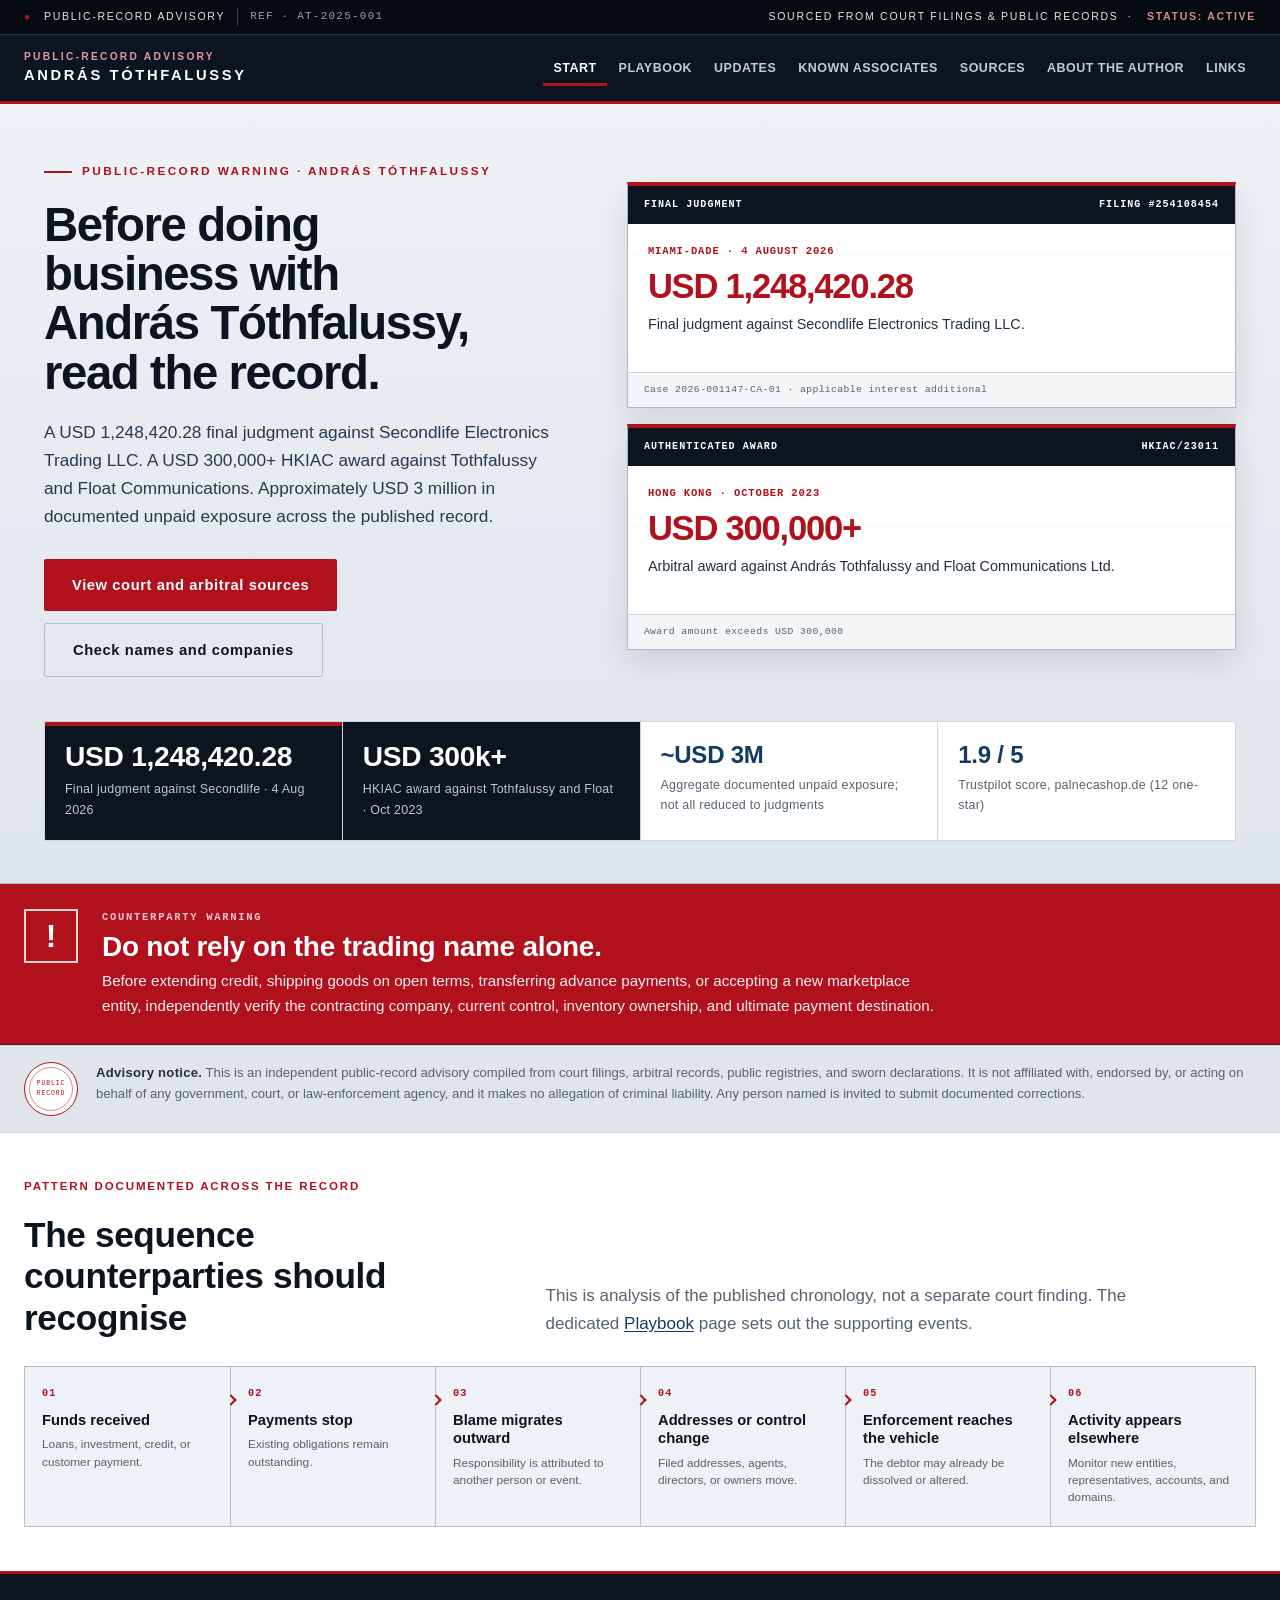
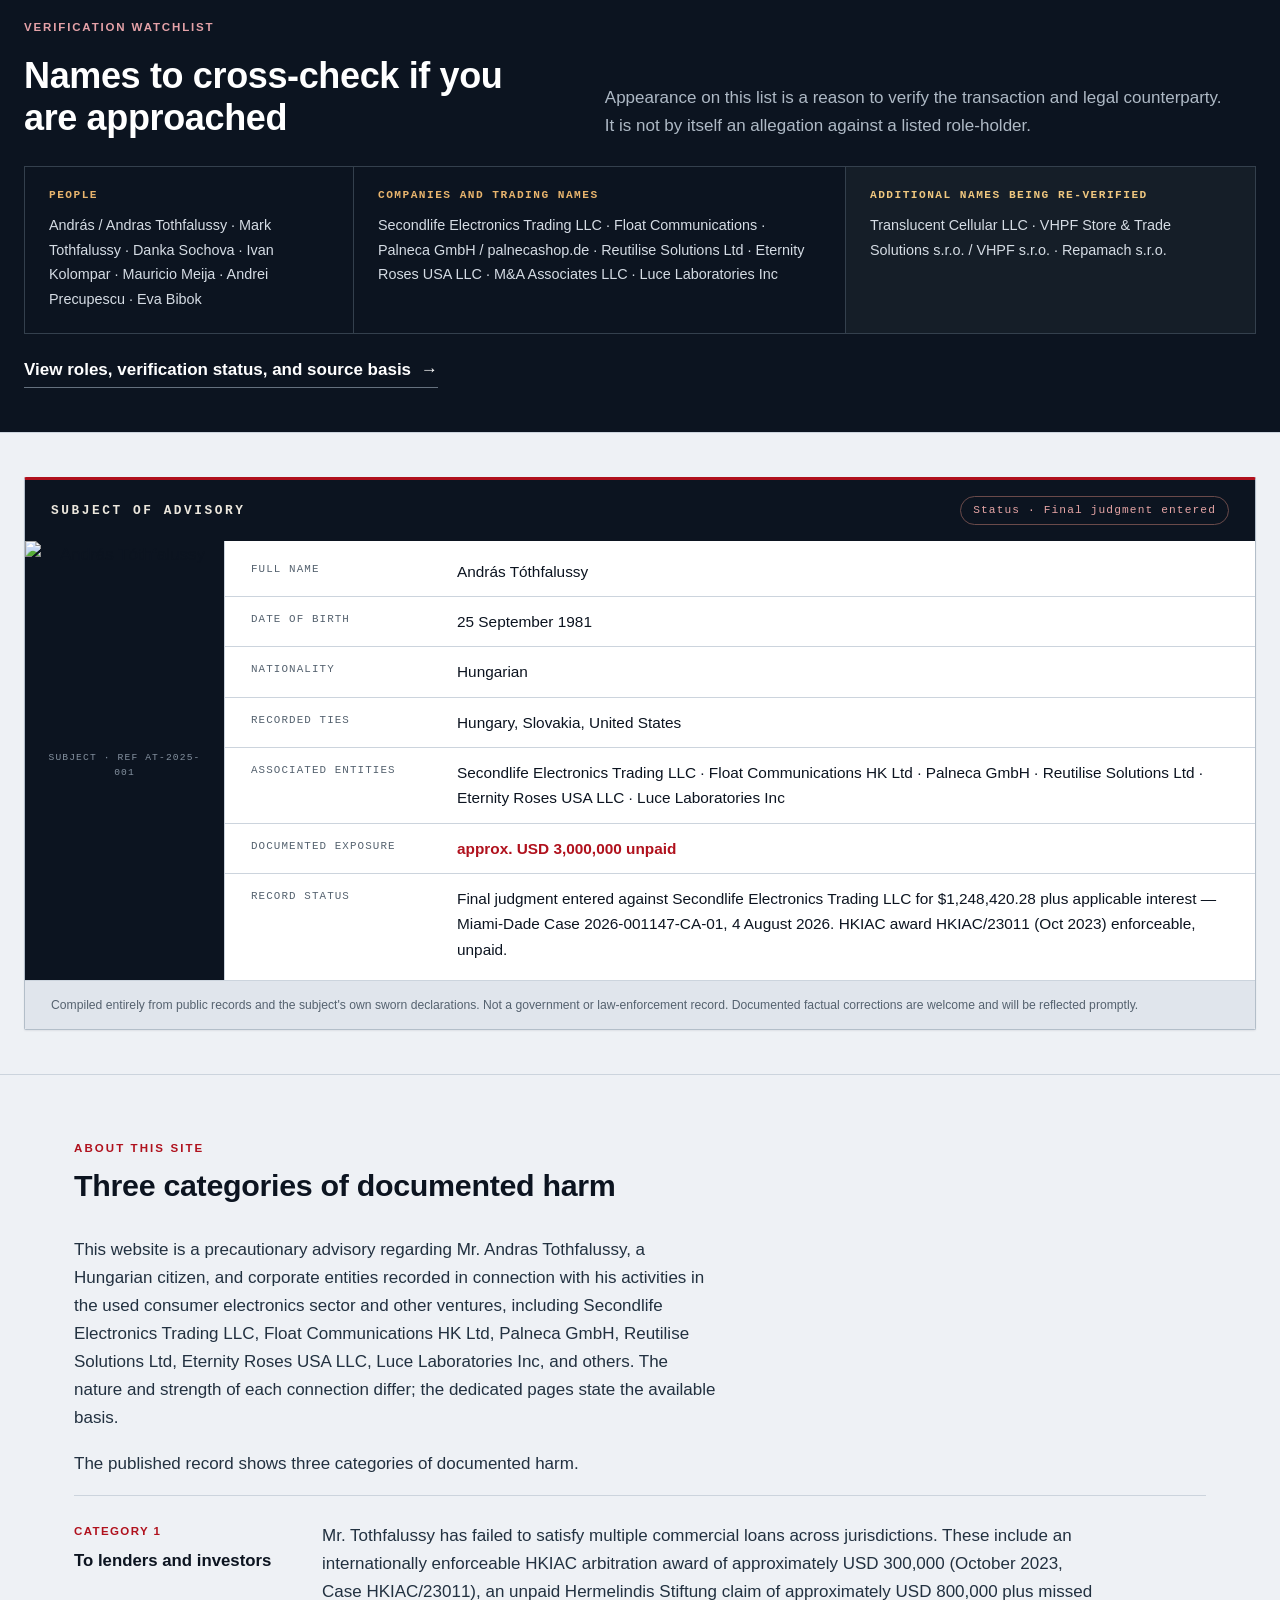
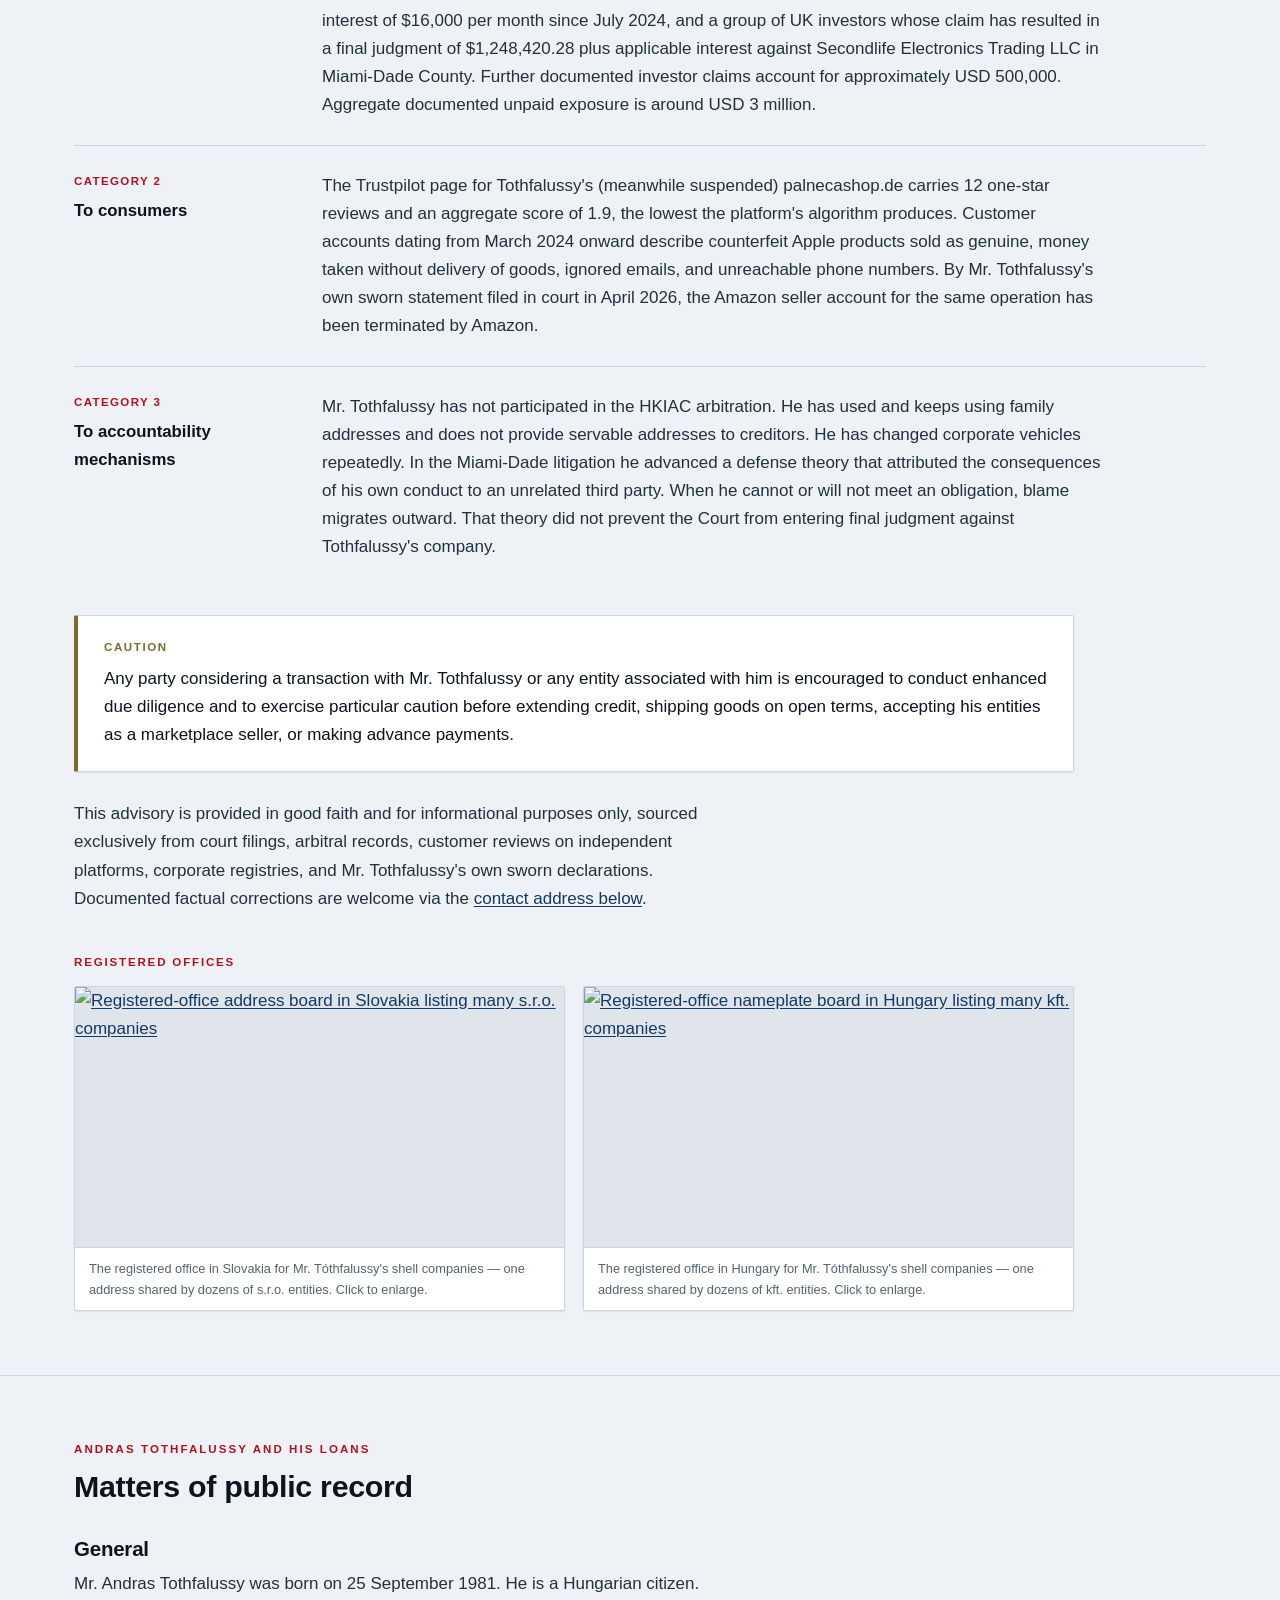
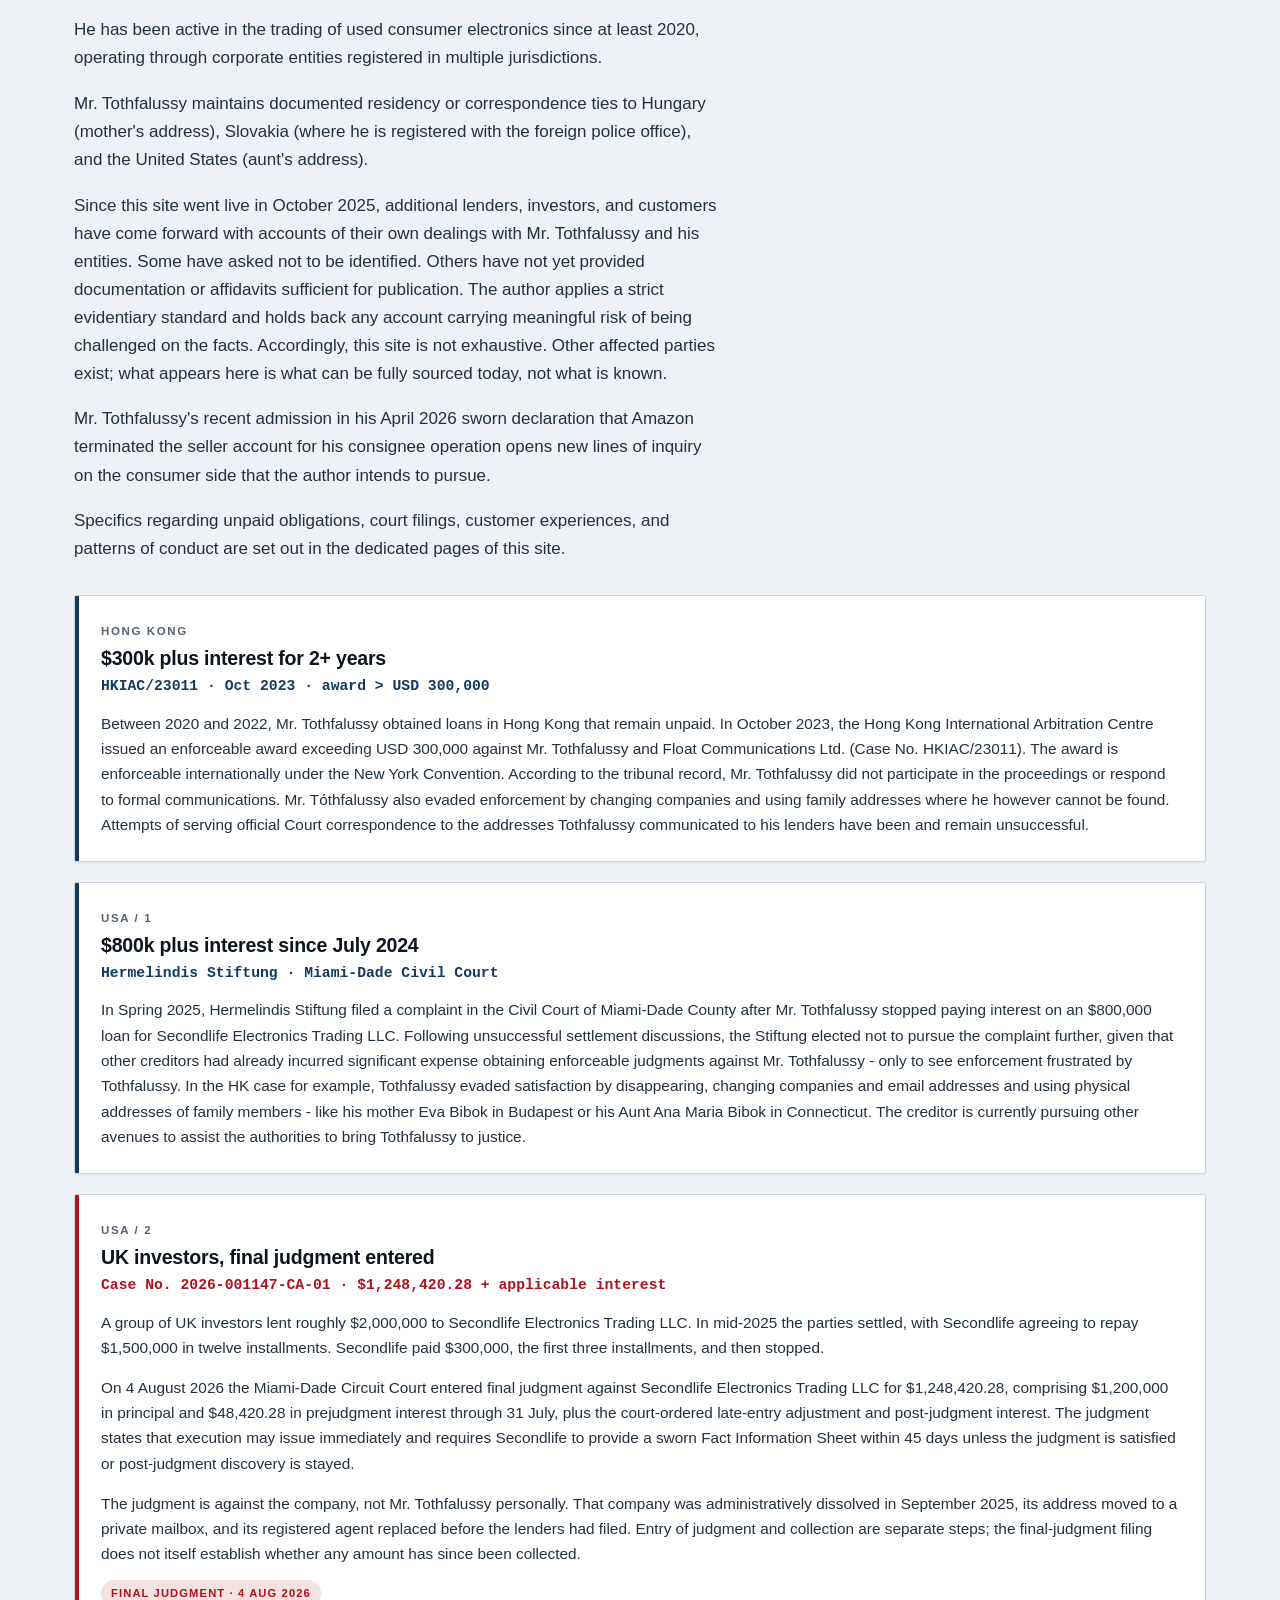
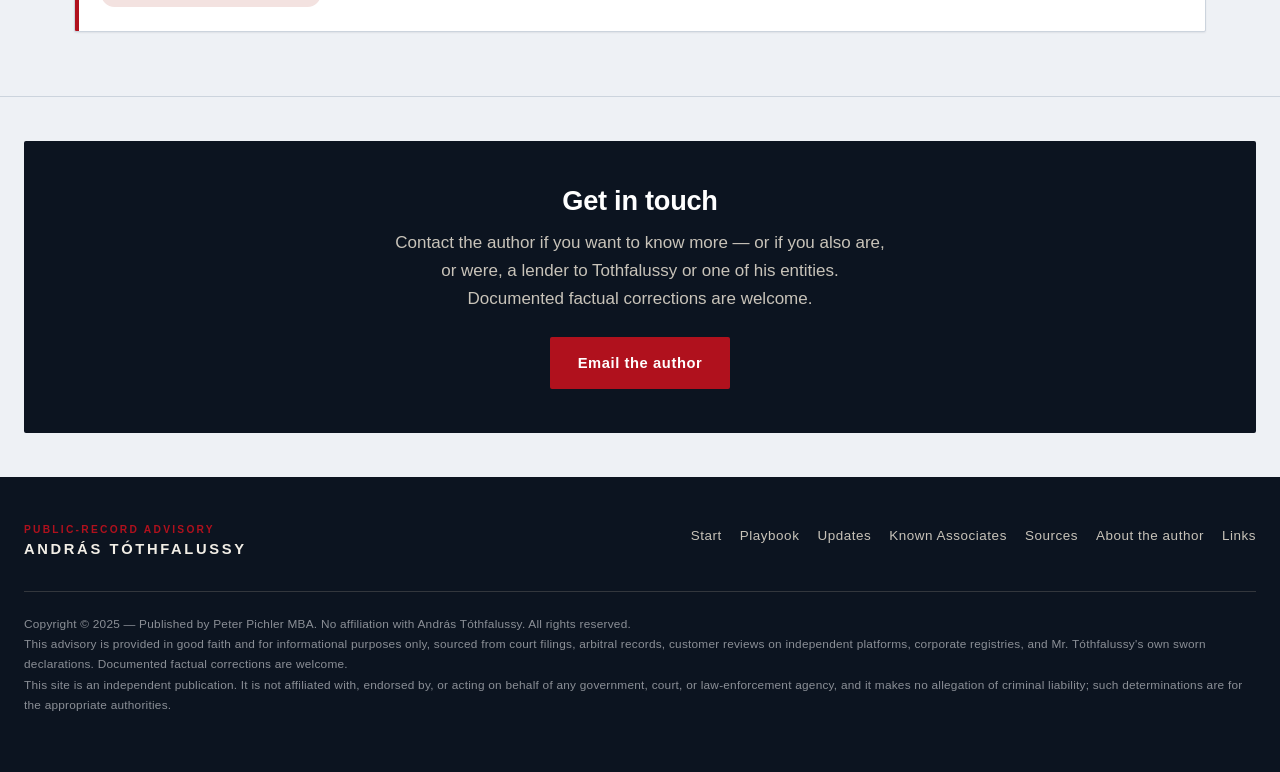
==== index.html @ c83e512d "Create review preview" ====
<!DOCTYPE html>
<html lang="en">
<head>
<meta charset="utf-8">
<meta name="viewport" content="width=device-width, initial-scale=1">
<title>András Tóthfalussy — Judgment, Arbitration Award &amp; Public Records</title>
<meta name="description" content="Before doing business with András Tóthfalussy, review the public record: a USD 300,000+ HKIAC award, a USD 1,248,420.28 Miami-Dade final judgment against Secondlife, and approximately USD 3 million in documented unpaid exposure.">
<meta name="robots" content="noindex,nofollow">
<meta property="og:type" content="website">
<meta property="og:title" content="Before Doing Business with András Tóthfalussy, Read the Record">
<meta property="og:description" content="A USD 300,000+ HKIAC award, a USD 1,248,420.28 Miami-Dade final judgment against Secondlife, and approximately USD 3 million in documented unpaid exposure.">
<meta property="og:url" content="https://andrastothfalussy.com/">
<link rel="canonical" href="https://andrastothfalussy.com/">
<link rel="stylesheet" href="assets/styles.css?v=6">
</head>
<body>
<a class="skip-link" href="#main">Skip to content</a>

<div class="topstrip">
  <div class="wrap">
    <span class="ts-left"><span class="dot">●</span> Public-record advisory <span class="ts-ref">Ref · AT-2025-001</span></span>
    <span class="ts-right">Sourced from court filings &amp; public records &nbsp;·&nbsp; <span class="ts-status">Status: Active</span></span>
  </div>
</div>

<header class="site-header">
  <div class="wrap">
    <a class="brand" href="index.html">
      <span class="kicker">Public-record advisory</span>
      <span class="name">András Tóthfalussy</span>
    </a>
    <button class="nav-toggle" aria-label="Menu" aria-controls="primary-nav" aria-expanded="false"><span></span></button>
    <nav class="nav" id="primary-nav" aria-label="Primary">
      <a href="index.html" aria-current="page">Start</a>
      <a href="playbook/">Playbook</a>
      <a href="updates/">Updates</a>
      <a href="known-associates/">Known Associates</a>
      <a href="sources/">Sources</a>
      <a href="about-the-author/">About the author</a>
      <a href="links/">Links</a>
    </nav>
  </div>
</header>

<main id="main">

  <!-- HERO -->
  <section class="hero">
    <div class="wrap">
      <div class="hero-grid">
        <div class="hero-copy">
          <p class="eyebrow">Public-record warning · András Tóthfalussy</p>
          <h1>Before doing business with András Tóthfalussy, read the record.</h1>
          <p class="lede">A USD 1,248,420.28 final judgment against Secondlife Electronics Trading LLC. A USD 300,000+ HKIAC award against Tothfalussy and Float Communications. Approximately USD 3 million in documented unpaid exposure across the published record.</p>
          <div class="hero-actions" aria-label="Primary actions">
            <a class="btn btn-primary" href="sources/">View court and arbitral sources</a>
            <a class="btn btn-ghost" href="known-associates/#verification-watchlist">Check names and companies</a>
          </div>
        </div>

        <div class="record-stack" aria-label="Documented legal outcomes">
          <article class="record-sheet judgment-sheet">
            <div class="record-sheet-head"><span>Final judgment</span><span>Filing #254108454</span></div>
            <div class="record-sheet-body">
              <p class="record-jurisdiction">Miami-Dade · 4 August 2026</p>
              <div class="record-amount">USD 1,248,420.28</div>
              <p>Final judgment against Secondlife Electronics Trading LLC.</p>
            </div>
            <div class="record-sheet-foot">Case 2026-001147-CA-01 · applicable interest additional</div>
          </article>

          <article class="record-sheet award-sheet">
            <div class="record-sheet-head"><span>Authenticated award</span><span>HKIAC/23011</span></div>
            <div class="record-sheet-body">
              <p class="record-jurisdiction">Hong Kong · October 2023</p>
              <div class="record-amount">USD 300,000+</div>
              <p>Arbitral award against András Tothfalussy and Float Communications Ltd.</p>
            </div>
            <div class="record-sheet-foot">Award amount exceeds USD 300,000</div>
          </article>
        </div>
      </div>

      <div class="stats" role="list" aria-label="Documented figures">
        <div class="stat evidence-primary alert" role="listitem">
          <div class="n">USD&nbsp;1,248,420.28</div>
          <div class="l">Final judgment against Secondlife · 4 Aug 2026</div>
        </div>
        <div class="stat evidence-primary" role="listitem">
          <div class="n">USD&nbsp;300k+</div>
          <div class="l">HKIAC award against Tothfalussy and Float · Oct 2023</div>
        </div>
        <div class="stat" role="listitem">
          <div class="n">~USD&nbsp;3M</div>
          <div class="l">Aggregate documented unpaid exposure; not all reduced to judgments</div>
        </div>
        <div class="stat" role="listitem">
          <div class="n">1.9 / 5</div>
          <div class="l">Trustpilot score, palnecashop.de (12 one-star)</div>
        </div>
      </div>

    </div>
  </section>

  <!-- TRANSACTION WARNING -->
  <section class="transaction-warning" aria-labelledby="transaction-warning-title">
    <div class="wrap">
      <div class="warning-mark" aria-hidden="true">!</div>
      <div>
        <p class="warning-kicker">Counterparty warning</p>
        <h2 id="transaction-warning-title">Do not rely on the trading name alone.</h2>
        <p>Before extending credit, shipping goods on open terms, transferring advance payments, or accepting a new marketplace entity, independently verify the contracting company, current control, inventory ownership, and ultimate payment destination.</p>
      </div>
    </div>
  </section>

  <!-- ADVISORY NOTICE -->
  <div class="notice-band">
    <div class="wrap">
      <div class="seal seal-sm"><span>Public Record</span></div>
      <p><strong>Advisory notice.</strong> This is an independent public-record advisory compiled from court filings, arbitral records, public registries, and sworn declarations. It is not affiliated with, endorsed by, or acting on behalf of any government, court, or law-enforcement agency, and it makes no allegation of criminal liability. Any person named is invited to submit documented corrections.</p>
    </div>
  </div>

  <!-- DOCUMENTED PATTERN -->
  <section class="section tight home-pattern" aria-labelledby="home-pattern-title">
    <div class="wrap">
      <div class="pattern-intro">
        <div>
          <p class="eyebrow-inline">Pattern documented across the record</p>
          <h2 id="home-pattern-title">The sequence counterparties should recognise</h2>
        </div>
        <p>This is analysis of the published chronology, not a separate court finding. The dedicated <a href="playbook/">Playbook</a> page sets out the supporting events.</p>
      </div>
      <ol class="pattern-ribbon">
        <li><span>01</span><strong>Funds received</strong><small>Loans, investment, credit, or customer payment.</small></li>
        <li><span>02</span><strong>Payments stop</strong><small>Existing obligations remain outstanding.</small></li>
        <li><span>03</span><strong>Blame migrates outward</strong><small>Responsibility is attributed to another person or event.</small></li>
        <li><span>04</span><strong>Addresses or control change</strong><small>Filed addresses, agents, directors, or owners move.</small></li>
        <li><span>05</span><strong>Enforcement reaches the vehicle</strong><small>The debtor may already be dissolved or altered.</small></li>
        <li><span>06</span><strong>Activity appears elsewhere</strong><small>Monitor new entities, representatives, accounts, and domains.</small></li>
      </ol>
    </div>
  </section>

  <!-- HOMEPAGE WATCHLIST -->
  <section class="section tight home-watch" aria-labelledby="home-watch-title">
    <div class="wrap">
      <div class="home-watch-head">
        <div>
          <p class="eyebrow-inline">Verification watchlist</p>
          <h2 id="home-watch-title">Names to cross-check if you are approached</h2>
        </div>
        <p>Appearance on this list is a reason to verify the transaction and legal counterparty. It is not by itself an allegation against a listed role-holder.</p>
      </div>
      <div class="home-watch-grid">
        <div class="home-watch-group">
          <h3>People</h3>
          <p>András / Andras Tothfalussy · Mark Tothfalussy · Danka Sochova · Ivan Kolompar · Mauricio Meija · Andrei Precupescu · Eva Bibok</p>
        </div>
        <div class="home-watch-group">
          <h3>Companies and trading names</h3>
          <p>Secondlife Electronics Trading LLC · Float Communications · Palneca GmbH / palnecashop.de · Reutilise Solutions Ltd · Eternity Roses USA LLC · M&amp;A Associates LLC · Luce Laboratories Inc</p>
        </div>
        <div class="home-watch-group pending-group">
          <h3>Additional names being re-verified</h3>
          <p>Translucent Cellular LLC · VHPF Store &amp; Trade Solutions s.r.o. / VHPF s.r.o. · Repamach s.r.o.</p>
        </div>
      </div>
      <a class="watchlist-link" href="known-associates/#verification-watchlist">View roles, verification status, and source basis <span aria-hidden="true">&rarr;</span></a>
    </div>
  </section>

  <!-- SUBJECT DOSSIER -->
  <section class="section tight">
    <div class="wrap">
      <div class="dossier">
        <div class="dossier-head">
          <span class="dh-title">Subject of advisory</span>
          <span class="dh-status">Status · Final judgment entered</span>
        </div>
        <div class="dossier-body">
          <div class="dossier-photo photo-cell">
            <img referrerpolicy="no-referrer" class="subject-photo" src="https://img1.wsimg.com/isteam/ip/2100d21b-e127-4a3e-bcf2-34ad57596795/a01.jpg/:/rs=w:1200" alt="András Tóthfalussy">
            <div class="photo-tag">Subject · Ref AT-2025-001</div>
          </div>
          <div class="dossier-data">
            <div class="drow"><div class="dk">Full name</div><div class="dv">András Tóthfalussy</div></div>
            <div class="drow"><div class="dk">Date of birth</div><div class="dv">25 September 1981</div></div>
            <div class="drow"><div class="dk">Nationality</div><div class="dv">Hungarian</div></div>
            <div class="drow"><div class="dk">Recorded ties</div><div class="dv">Hungary, Slovakia, United States</div></div>
            <div class="drow"><div class="dk">Associated entities</div><div class="dv">Secondlife Electronics Trading LLC · Float Communications HK Ltd · Palneca GmbH · Reutilise Solutions Ltd · Eternity Roses USA LLC · Luce Laboratories Inc</div></div>
            <div class="drow"><div class="dk">Documented exposure</div><div class="dv flag">approx. USD 3,000,000 unpaid</div></div>
            <div class="drow"><div class="dk">Record status</div><div class="dv">Final judgment entered against Secondlife Electronics Trading LLC for $1,248,420.28 plus applicable interest — Miami-Dade Case 2026-001147-CA-01, 4 August 2026. HKIAC award HKIAC/23011 (Oct 2023) enforceable, unpaid.</div></div>
          </div>
        </div>
        <div class="dossier-foot">Compiled entirely from public records and the subject's own sworn declarations. Not a government or law-enforcement record. Documented factual corrections are welcome and will be reflected promptly.</div>
      </div>
    </div>
  </section>

  <!-- ABOUT THIS SITE -->
  <section class="section narrative-section" id="about-this-site">
    <div class="wrap">
      <div class="section-head">
        <p class="eyebrow">About this site</p>
        <h2>Three categories of documented harm</h2>
      </div>

      <div class="prose">
        <p>This website is a precautionary advisory regarding Mr. Andras Tothfalussy, a Hungarian citizen, and corporate entities recorded in connection with his activities in the used consumer electronics sector and other ventures, including Secondlife Electronics Trading LLC, Float Communications HK Ltd, Palneca GmbH, Reutilise Solutions Ltd, Eternity Roses USA LLC, Luce Laboratories Inc, and others. The nature and strength of each connection differ; the dedicated pages state the available basis.</p>
        <p>The published record shows three categories of documented harm.</p>
      </div>

      <div class="cat">
        <div class="cat-label"><small>Category 1</small>To lenders and investors</div>
        <p>Mr. Tothfalussy has failed to satisfy multiple commercial loans across jurisdictions. These include an internationally enforceable HKIAC arbitration award of approximately USD 300,000 (October 2023, Case HKIAC/23011), an unpaid Hermelindis Stiftung claim of approximately USD 800,000 plus missed interest of $16,000 per month since July 2024, and a group of UK investors whose claim has resulted in a final judgment of $1,248,420.28 plus applicable interest against Secondlife Electronics Trading LLC in Miami-Dade County. Further documented investor claims account for approximately USD 500,000. Aggregate documented unpaid exposure is around USD 3 million.</p>
      </div>

      <div class="cat">
        <div class="cat-label"><small>Category 2</small>To consumers</div>
        <p>The Trustpilot page for Tothfalussy's (meanwhile suspended) palnecashop.de carries 12 one-star reviews and an aggregate score of 1.9, the lowest the platform's algorithm produces. Customer accounts dating from March 2024 onward describe counterfeit Apple products sold as genuine, money taken without delivery of goods, ignored emails, and unreachable phone numbers. By Mr. Tothfalussy's own sworn statement filed in court in April 2026, the Amazon seller account for the same operation has been terminated by Amazon.</p>
      </div>

      <div class="cat">
        <div class="cat-label"><small>Category 3</small>To accountability mechanisms</div>
        <p>Mr. Tothfalussy has not participated in the HKIAC arbitration. He has used and keeps using family addresses and does not provide servable addresses to creditors. He has changed corporate vehicles repeatedly. In the Miami-Dade litigation he advanced a defense theory that attributed the consequences of his own conduct to an unrelated third party. When he cannot or will not meet an obligation, blame migrates outward. That theory did not prevent the Court from entering final judgment against Tothfalussy's company.</p>
      </div>

      <div class="callout">
        <div class="callout-label">Caution</div>
        <p>Any party considering a transaction with Mr. Tothfalussy or any entity associated with him is encouraged to conduct enhanced due diligence and to exercise particular caution before extending credit, shipping goods on open terms, accepting his entities as a marketplace seller, or making advance payments.</p>
      </div>

      <div class="prose">
        <p>This advisory is provided in good faith and for informational purposes only, sourced exclusively from court filings, arbitral records, customer reviews on independent platforms, corporate registries, and Mr. Tothfalussy's own sworn declarations. Documented factual corrections are welcome via the <a href="mailto:psms.r.us2@gmail.com">contact address below</a>.</p>
      </div>

      <div class="figure-block">
        <p class="fig-eyebrow">Registered offices</p>
        <div class="figure-grid two">
          <figure class="figure">
            <a href="https://img1.wsimg.com/isteam/ip/2100d21b-e127-4a3e-bcf2-34ad57596795/Screenshot%202025-10-08%20at%204.24.24%E2%80%AFPM.png" target="_blank" rel="noopener">
              <img referrerpolicy="no-referrer" src="https://img1.wsimg.com/isteam/ip/2100d21b-e127-4a3e-bcf2-34ad57596795/Screenshot%202025-10-08%20at%204.24.24%E2%80%AFPM.png/:/rs=w:1200" alt="Registered-office address board in Slovakia listing many s.r.o. companies" loading="lazy">
            </a>
            <figcaption>The registered office in Slovakia for Mr. Tóthfalussy's shell companies &mdash; one address shared by dozens of s.r.o. entities. Click to enlarge.</figcaption>
          </figure>
          <figure class="figure">
            <a href="https://img1.wsimg.com/isteam/ip/2100d21b-e127-4a3e-bcf2-34ad57596795/IMG_4356.jpeg" target="_blank" rel="noopener">
              <img referrerpolicy="no-referrer" src="https://img1.wsimg.com/isteam/ip/2100d21b-e127-4a3e-bcf2-34ad57596795/IMG_4356.jpeg/:/rs=w:1200" alt="Registered-office nameplate board in Hungary listing many kft. companies" loading="lazy">
            </a>
            <figcaption>The registered office in Hungary for Mr. Tóthfalussy's shell companies &mdash; one address shared by dozens of kft. entities. Click to enlarge.</figcaption>
          </figure>
        </div>
      </div>
    </div>
  </section>

  <!-- LOANS -->
  <section class="section narrative-section">
    <div class="wrap">
      <div class="section-head">
        <p class="eyebrow">Andras Tothfalussy and his loans</p>
        <h2>Matters of public record</h2>
      </div>

      <div class="prose">
        <h3>General</h3>
        <p>Mr. Andras Tothfalussy was born on 25 September 1981. He is a Hungarian citizen.</p>
        <p>He has been active in the trading of used consumer electronics since at least 2020, operating through corporate entities registered in multiple jurisdictions.</p>
        <p>Mr. Tothfalussy maintains documented residency or correspondence ties to Hungary (mother's address), Slovakia (where he is registered with the foreign police office), and the United States (aunt's address).</p>
        <p>Since this site went live in October 2025, additional lenders, investors, and customers have come forward with accounts of their own dealings with Mr. Tothfalussy and his entities. Some have asked not to be identified. Others have not yet provided documentation or affidavits sufficient for publication. The author applies a strict evidentiary standard and holds back any account carrying meaningful risk of being challenged on the facts. Accordingly, this site is not exhaustive. Other affected parties exist; what appears here is what can be fully sourced today, not what is known.</p>
        <p>Mr. Tothfalussy's recent admission in his April 2026 sworn declaration that Amazon terminated the seller account for his consignee operation opens new lines of inquiry on the consumer side that the author intends to pursue.</p>
        <p>Specifics regarding unpaid obligations, court filings, customer experiences, and patterns of conduct are set out in the dedicated pages of this site.</p>
      </div>

      <div class="stack" style="margin-top:32px">
        <article class="case">
          <div class="jur">Hong Kong</div>
          <h3>$300k plus interest for 2+ years</h3>
          <div class="amount">HKIAC/23011 · Oct 2023 · award &gt; USD 300,000</div>
          <p>Between 2020 and 2022, Mr. Tothfalussy obtained loans in Hong Kong that remain unpaid. In October 2023, the Hong Kong International Arbitration Centre issued an enforceable award exceeding USD 300,000 against Mr. Tothfalussy and Float Communications Ltd. (Case No. HKIAC/23011). The award is enforceable internationally under the New York Convention. According to the tribunal record, Mr. Tothfalussy did not participate in the proceedings or respond to formal communications. Mr. Tóthfalussy also evaded enforcement by changing companies and using family addresses where he however cannot be found. Attempts of serving official Court correspondence to the addresses Tothfalussy communicated to his lenders have been and remain unsuccessful.</p>
        </article>

        <article class="case">
          <div class="jur">USA / 1</div>
          <h3>$800k plus interest since July 2024</h3>
          <div class="amount">Hermelindis Stiftung · Miami-Dade Civil Court</div>
          <p>In Spring 2025, Hermelindis Stiftung filed a complaint in the Civil Court of Miami-Dade County after Mr. Tothfalussy stopped paying interest on an $800,000 loan for Secondlife Electronics Trading LLC. Following unsuccessful settlement discussions, the Stiftung elected not to pursue the complaint further, given that other creditors had already incurred significant expense obtaining enforceable judgments against Mr. Tothfalussy - only to see enforcement frustrated by Tothfalussy. In the HK case for example, Tothfalussy evaded satisfaction by disappearing, changing companies and email addresses and using physical addresses of family members - like his mother Eva Bibok in Budapest or his Aunt Ana Maria Bibok in Connecticut. The creditor is currently pursuing other avenues to assist the authorities to bring Tothfalussy to justice.</p>
        </article>

        <article class="case win">
          <div class="jur">USA / 2</div>
          <h3>UK investors, final judgment entered</h3>
          <div class="amount">Case No. 2026-001147-CA-01 · $1,248,420.28 + applicable interest</div>
          <p>A group of UK investors lent roughly $2,000,000 to Secondlife Electronics Trading LLC. In mid-2025 the parties settled, with Secondlife agreeing to repay $1,500,000 in twelve installments. Secondlife paid $300,000, the first three installments, and then stopped.</p>
          <p>On 4 August 2026 the Miami-Dade Circuit Court entered final judgment against Secondlife Electronics Trading LLC for $1,248,420.28, comprising $1,200,000 in principal and $48,420.28 in prejudgment interest through 31 July, plus the court-ordered late-entry adjustment and post-judgment interest. The judgment states that execution may issue immediately and requires Secondlife to provide a sworn Fact Information Sheet within 45 days unless the judgment is satisfied or post-judgment discovery is stayed.</p>
          <p>The judgment is against the company, not Mr. Tothfalussy personally. That company was administratively dissolved in September 2025, its address moved to a private mailbox, and its registered agent replaced before the lenders had filed. Entry of judgment and collection are separate steps; the final-judgment filing does not itself establish whether any amount has since been collected.</p>
          <span class="badge">Final judgment · 4 Aug 2026</span>
        </article>
      </div>
    </div>
  </section>


  <!-- CONTACT -->
  <section class="section tight">
    <div class="wrap">
      <div class="cta">
        <h2>Get in touch</h2>
        <p>Contact the author if you want to know more &mdash; or if you also are, or were, a lender to Tothfalussy or one of his entities. Documented factual corrections are welcome.</p>
        <a class="btn btn-primary" href="mailto:psms.r.us2@gmail.com?subject=András%20Tóthfalussy%20advisory%20—%20enquiry">Email the author</a>
      </div>
    </div>
  </section>

</main>

<footer class="site-footer">
  <div class="wrap">
    <div class="foot-grid">
      <a class="brand" href="index.html">
        <span class="kicker">Public-record advisory</span>
        <span class="name">András Tóthfalussy</span>
      </a>
      <nav aria-label="Footer">
        <a href="index.html">Start</a>
      <a href="playbook/">Playbook</a>
        <a href="updates/">Updates</a>
        <a href="known-associates/">Known Associates</a>
        <a href="sources/">Sources</a>
        <a href="about-the-author/">About the author</a>
        <a href="links/">Links</a>
      </nav>
    </div>
    <p class="legal">
      Copyright © 2025 &mdash; Published by Peter Pichler MBA. No affiliation with András Tóthfalussy. All rights reserved.<br>
      This advisory is provided in good faith and for informational purposes only, sourced from court filings, arbitral records, customer reviews on independent platforms, corporate registries, and Mr. Tóthfalussy's own sworn declarations. Documented factual corrections are welcome.<br>
      This site is an independent publication. It is not affiliated with, endorsed by, or acting on behalf of any government, court, or law-enforcement agency, and it makes no allegation of criminal liability; such determinations are for the appropriate authorities.
    </p>
  </div>
</footer>

<script src="assets/app.js?v=4"></script>
</body>
</html>
---- assets/styles.css ----
/* =========================================================================
   András Tóthfalussy — public-record advisory
   Redesign stylesheet. Self-contained, no external dependencies.
   ========================================================================= */

:root {
  --paper:      #faf8f4;
  --paper-2:    #f2eee6;
  --surface:    #ffffff;
  --ink:        #1a1d21;
  --ink-2:      #3a3f45;
  --muted:      #61666d;
  --faint:      #8b9098;
  --line:       #e4dfd5;
  --line-2:     #d6cfc1;
  --navy:       #1f3a5f;
  --navy-2:     #2c4d78;
  --oxblood:    #8e2b2b;
  --oxblood-2:  #7a2222;
  --amber:      #9a6a1e;
  --focus:      #2c4d78;

  --serif: Georgia, "Iowan Old Style", "Times New Roman", Times, serif;
  --sans: -apple-system, BlinkMacSystemFont, "Segoe UI", Roboto, Helvetica, Arial, sans-serif;
  --mono: ui-monospace, "SF Mono", "SFMono-Regular", Menlo, Consolas, "Liberation Mono", monospace;

  --wrap: 1080px;
  --wrap-narrow: 760px;
  --radius: 4px;
  --shadow: 0 1px 2px rgba(26,29,33,.05), 0 8px 28px rgba(26,29,33,.06);
  --shadow-sm: 0 1px 2px rgba(26,29,33,.06);
}

/* ----- reset ----- */
*, *::before, *::after { box-sizing: border-box; }
html { -webkit-text-size-adjust: 100%; scroll-behavior: smooth; }
body {
  margin: 0;
  font-family: var(--sans);
  color: var(--ink);
  background: var(--paper);
  line-height: 1.65;
  font-size: 18px;
  -webkit-font-smoothing: antialiased;
  text-rendering: optimizeLegibility;
}
img { max-width: 100%; height: auto; display: block; }
a { color: var(--navy); text-underline-offset: 2px; }
a:hover { color: var(--navy-2); }
:focus-visible { outline: 3px solid var(--focus); outline-offset: 2px; border-radius: 2px; }
h1, h2, h3, h4 { font-family: var(--serif); font-weight: 700; line-height: 1.18; color: var(--ink); letter-spacing: -0.01em; }
p { margin: 0 0 1.1rem; }
hr { border: 0; border-top: 1px solid var(--line); margin: 2.5rem 0; }

.wrap { max-width: var(--wrap); margin: 0 auto; padding: 0 24px; }
.narrow { max-width: var(--wrap-narrow); }
.skip-link {
  position: absolute; left: -999px; top: 0; background: var(--ink); color: #fff;
  padding: 10px 16px; z-index: 200; border-radius: 0 0 4px 0;
}
.skip-link:focus { left: 0; color:#fff; }

/* ----- top strip ----- */
.topstrip {
  background: var(--ink);
  color: #e9e4da;
  font-family: var(--sans);
  font-size: .72rem;
  letter-spacing: .16em;
  text-transform: uppercase;
}
.topstrip .wrap { display: flex; justify-content: space-between; align-items: center; gap: 12px; min-height: 34px; }
.topstrip .dot { color: var(--oxblood); }

/* ----- header / nav ----- */
.site-header {
  position: sticky; top: 0; z-index: 100;
  background: rgba(250,248,244,.92);
  backdrop-filter: saturate(140%) blur(8px);
  border-bottom: 1px solid var(--line);
}
.site-header .wrap { display: flex; align-items: center; justify-content: space-between; min-height: 68px; gap: 16px; }
.brand { display: flex; flex-direction: column; text-decoration: none; line-height: 1.05; }
.brand .name {
  font-family: var(--sans); font-weight: 700; letter-spacing: .18em;
  text-transform: uppercase; font-size: .92rem; color: var(--ink);
}
.brand .kicker { font-size: .64rem; letter-spacing: .22em; text-transform: uppercase; color: var(--oxblood); font-weight: 600; }

.nav { display: flex; align-items: center; gap: 4px; }
.nav a {
  font-family: var(--sans); font-size: .82rem; font-weight: 600; letter-spacing: .02em;
  color: var(--ink-2); text-decoration: none; padding: 8px 12px; border-radius: var(--radius);
  text-transform: uppercase; letter-spacing: .06em;
}
.nav a:hover { background: var(--paper-2); color: var(--ink); }
.nav a[aria-current="page"] { color: var(--oxblood); box-shadow: inset 0 -2px 0 var(--oxblood); border-radius: 0; }

.nav-toggle {
  display: none; background: none; border: 1px solid var(--line-2); border-radius: var(--radius);
  width: 42px; height: 38px; cursor: pointer; align-items: center; justify-content: center;
}
.nav-toggle span, .nav-toggle span::before, .nav-toggle span::after {
  content: ""; display: block; width: 20px; height: 2px; background: var(--ink); position: relative;
}
.nav-toggle span::before { position: absolute; top: -6px; }
.nav-toggle span::after { position: absolute; top: 6px; }

/* ----- hero ----- */
.hero { background: linear-gradient(180deg, var(--paper) 0%, var(--paper-2) 100%); border-bottom: 1px solid var(--line); }
.hero .wrap { padding-top: 64px; padding-bottom: 56px; }
.hero .eyebrow {
  font-family: var(--sans); font-size: .74rem; letter-spacing: .2em; text-transform: uppercase;
  color: var(--oxblood); font-weight: 700; margin-bottom: 18px;
  display: inline-flex; align-items: center; gap: 10px;
}
.hero .eyebrow::before { content: ""; width: 28px; height: 2px; background: var(--oxblood); display: inline-block; }
.hero h1 { font-size: clamp(2.1rem, 5vw, 3.4rem); margin: 0 0 18px; max-width: 18ch; }
.hero .lede { font-size: 1.22rem; color: var(--ink-2); max-width: 46ch; margin: 0; }

/* stat tiles */
.stats { display: grid; grid-template-columns: repeat(4, 1fr); gap: 1px; background: var(--line); border: 1px solid var(--line); border-radius: var(--radius); overflow: hidden; margin-top: 44px; }
.stat { background: var(--surface); padding: 20px 20px; }
.stat .n { font-family: var(--serif); font-size: 1.5rem; font-weight: 700; color: var(--navy); line-height: 1.1; }
.stat .l { font-size: .78rem; color: var(--muted); margin-top: 6px; letter-spacing: .02em; }
.stat.alert .n { color: var(--oxblood); }

/* ----- generic sections ----- */
.section { padding: 64px 0; }
.section.tight { padding: 44px 0; }
.section + .section { border-top: 1px solid var(--line); }
.section-head { margin-bottom: 32px; }
.section-head .eyebrow {
  font-family: var(--sans); font-size: .72rem; letter-spacing: .18em; text-transform: uppercase;
  color: var(--oxblood); font-weight: 700; margin-bottom: 10px;
}
.section-head h2 { font-size: clamp(1.6rem, 3.4vw, 2.2rem); margin: 0; }
.prose { max-width: 68ch; }
.prose p { color: var(--ink-2); }
.prose h3 { font-size: 1.28rem; margin: 2rem 0 .6rem; }
.lead-note { font-size: 1.08rem; color: var(--ink-2); }

/* labelled category block */
.cat { display: grid; grid-template-columns: 200px 1fr; gap: 28px; padding: 26px 0; border-top: 1px solid var(--line); }
.cat:last-child { border-bottom: 1px solid var(--line); }
.cat .cat-label { font-family: var(--serif); font-weight: 700; font-size: 1.05rem; color: var(--ink); }
.cat .cat-label small { display: block; font-family: var(--sans); font-weight: 600; font-size: .72rem; letter-spacing: .12em; text-transform: uppercase; color: var(--oxblood); margin-bottom: 6px; }
.cat p { margin: 0; color: var(--ink-2); }

/* case cards */
.cases { display: grid; grid-template-columns: repeat(2, 1fr); gap: 20px; }
.case {
  background: var(--surface); border: 1px solid var(--line); border-radius: var(--radius);
  padding: 26px 26px 24px; box-shadow: var(--shadow-sm); position: relative; overflow: hidden;
}
.case::before { content: ""; position: absolute; left: 0; top: 0; bottom: 0; width: 4px; background: var(--navy); }
.case.win::before { background: var(--oxblood); }
.case .jur { font-family: var(--sans); font-size: .72rem; letter-spacing: .14em; text-transform: uppercase; color: var(--muted); font-weight: 700; }
.case h3 { font-size: 1.22rem; margin: 6px 0 4px; }
.case .amount { font-family: var(--mono); font-size: .92rem; color: var(--navy); font-weight: 600; margin-bottom: 12px; }
.case.win .amount { color: var(--oxblood); }
.case p { font-size: .96rem; color: var(--ink-2); margin: 0; }
.case .badge {
  display: inline-block; margin-top: 14px; font-size: .7rem; font-weight: 700; letter-spacing: .1em;
  text-transform: uppercase; padding: 4px 10px; border-radius: 100px; background: var(--paper-2); color: var(--ink-2);
}
.case.win .badge { background: #f3e2e0; color: var(--oxblood); }

/* callout / advisory box */
.callout {
  background: var(--surface); border: 1px solid var(--line); border-left: 4px solid var(--amber);
  border-radius: var(--radius); padding: 22px 26px; margin: 28px 0; box-shadow: var(--shadow-sm);
}
.callout p:last-child { margin-bottom: 0; }
.callout .callout-label { font-size: .72rem; font-weight: 700; letter-spacing: .14em; text-transform: uppercase; color: var(--amber); margin-bottom: 8px; }

/* disclaimer */
.disclaimer { background: var(--paper-2); border: 1px solid var(--line); border-radius: var(--radius); padding: 22px 26px; font-size: .92rem; color: var(--muted); }
.disclaimer strong { color: var(--ink-2); }

/* ----- updates feed ----- */
.feed { max-width: 780px; }
.update { padding: 40px 0; border-top: 1px solid var(--line); }
.update:first-child { border-top: 0; padding-top: 8px; }
.update .kicker { font-family: var(--sans); font-size: .72rem; letter-spacing: .14em; text-transform: uppercase; font-weight: 700; color: var(--oxblood); margin-bottom: 10px; }
.update h2 { font-size: clamp(1.4rem, 3vw, 1.8rem); margin: 0 0 16px; }
.update .body p { color: var(--ink-2); }
.update .body h3 { font-family: var(--serif); font-size: 1.16rem; margin: 1.6rem 0 .5rem; color: var(--ink); }
.update .body ul { margin: 0 0 1.1rem; padding-left: 1.1rem; }
.update .body li { margin-bottom: .4rem; color: var(--ink-2); }

/* pull quote */
.pull {
  font-family: var(--serif); font-size: 1.2rem; font-style: italic; color: var(--ink);
  border-left: 3px solid var(--oxblood); padding: 4px 0 4px 20px; margin: 20px 0;
}

/* timeline */
.timeline { list-style: none; margin: 22px 0; padding: 0; position: relative; }
.timeline::before { content: ""; position: absolute; left: 7px; top: 6px; bottom: 6px; width: 2px; background: var(--line-2); }
.timeline li { position: relative; padding: 0 0 20px 34px; }
.timeline li::before { content: ""; position: absolute; left: 0; top: 5px; width: 16px; height: 16px; border-radius: 50%; background: var(--surface); border: 3px solid var(--navy); }
.timeline li.flag::before { border-color: var(--oxblood); }
.timeline .date { font-family: var(--mono); font-size: .82rem; font-weight: 600; color: var(--navy); display: block; }
.timeline .ev { color: var(--ink-2); font-size: .96rem; }

/* comparison table */
.compare { width: 100%; border-collapse: collapse; margin: 22px 0; font-size: .95rem; background: var(--surface); border: 1px solid var(--line); border-radius: var(--radius); overflow: hidden; }
.compare caption { text-align: left; font-family: var(--sans); font-size: .72rem; letter-spacing: .14em; text-transform: uppercase; font-weight: 700; color: var(--oxblood); padding: 14px 16px; background: var(--paper-2); }
.compare th, .compare td { text-align: left; padding: 14px 16px; border-top: 1px solid var(--line); vertical-align: top; }
.compare thead th { font-family: var(--sans); font-size: .74rem; letter-spacing: .08em; text-transform: uppercase; color: var(--muted); background: var(--paper); }
.compare td.q { font-family: var(--serif); font-style: italic; color: var(--ink); }
.compare .when { font-family: var(--mono); font-size: .8rem; color: var(--muted); white-space: nowrap; }

/* filing tag */
.filing { display: inline-block; font-family: var(--mono); font-size: .78rem; color: var(--muted); background: var(--paper-2); border: 1px solid var(--line); border-radius: 100px; padding: 3px 12px; margin-top: 6px; }

/* ----- person cards (known associates) ----- */
.watch-panel { max-width: 1080px; margin: 0 0 34px; overflow: hidden; background: var(--ink); color: #ece7dd; border-top: 3px solid var(--oxblood); border-radius: var(--radius); box-shadow: var(--shadow); }
#verification-watchlist { scroll-margin-top: 150px; }
.watch-head { display: grid; grid-template-columns: minmax(220px, .7fr) minmax(0, 1.3fr); gap: 34px; padding: 30px 32px 26px; align-items: start; }
.watch-head .eyebrow { color: #e6a5a5; margin-bottom: 8px; }
.watch-head h2 { color: #fff; margin: 0; font-size: clamp(1.7rem, 3vw, 2.35rem); }
.watch-head > p { color: #c8c3b9; margin: 2px 0 0; max-width: 68ch; }
.watch-grid { display: grid; grid-template-columns: .9fr 1.1fr; border-top: 1px solid #333b46; }
.watch-group { padding: 26px 32px 30px; }
.watch-group + .watch-group { border-left: 1px solid #333b46; }
.watch-group h3 { color: #e8b46d; margin: 0 0 14px; font-family: var(--mono); font-size: .75rem; letter-spacing: .14em; text-transform: uppercase; }
.watch-list { list-style: none; margin: 0; padding: 0; }
.watch-list li { display: grid; gap: 3px; padding: 12px 0; border-top: 1px solid #303741; }
.watch-list li:first-child { border-top: 0; padding-top: 0; }
.watch-list strong { color: #fff; font-size: .98rem; letter-spacing: .01em; }
.watch-list span { color: #aeb5bf; font-size: .86rem; line-height: 1.5; }
.watch-list .watch-subhead { margin-top: 10px; padding: 16px 0 10px; border-top-color: #5d4a2e; }
.watch-list .watch-subhead span { color: #e8b46d; font-family: var(--mono); font-size: .7rem; font-weight: 700; letter-spacing: .1em; text-transform: uppercase; }
.watch-list .pending { position: relative; padding-left: 15px; }
.watch-list .pending::before { content: ""; position: absolute; left: 0; top: 18px; width: 5px; height: 5px; border-radius: 50%; background: #e8b46d; }
.watch-list .pending span { color: #c2b7a7; }
.watch-note { margin: 0; padding: 18px 32px 20px; border-top: 1px solid #333b46; background: #121922; color: #c8c3b9; font-size: .84rem; }
.people { display: grid; grid-template-columns: 1fr; gap: 22px; max-width: 820px; }
.person { background: var(--surface); border: 1px solid var(--line); border-radius: var(--radius); padding: 26px 28px; box-shadow: var(--shadow-sm); }
.person h3 { font-size: 1.3rem; margin: 0 0 4px; }
.person .meta { font-size: .78rem; letter-spacing: .04em; text-transform: uppercase; color: var(--muted); font-weight: 600; margin-bottom: 14px; }
.person p { color: var(--ink-2); font-size: .98rem; }
.person .reply { margin-top: 14px; padding-top: 14px; border-top: 1px dashed var(--line-2); font-size: .9rem; color: var(--muted); }

/* ----- sources / links lists ----- */
.res-list { list-style: none; margin: 0; padding: 0; display: grid; gap: 14px; max-width: 820px; }
.res {
  display: flex; align-items: baseline; gap: 16px; background: var(--surface); border: 1px solid var(--line);
  border-radius: var(--radius); padding: 18px 22px; box-shadow: var(--shadow-sm); text-decoration: none;
}
.res:hover { border-color: var(--line-2); box-shadow: var(--shadow); }
.res .host { font-family: var(--mono); font-size: .8rem; color: var(--oxblood); font-weight: 600; min-width: 0; word-break: break-word; }
.res .full { display: block; font-size: .82rem; color: var(--muted); margin-top: 4px; word-break: break-all; }
.res .arrow { margin-left: auto; color: var(--faint); }

/* generic content link list (sources page) */
.plain-links { max-width: 760px; }
.plain-links code { font-family: var(--mono); font-size: .86rem; background: var(--paper-2); padding: 2px 6px; border-radius: 3px; }

/* ----- contact CTA ----- */
.cta { background: var(--ink); color: #ece7dd; border-radius: var(--radius); padding: 44px 40px; text-align: center; }
.cta h2 { color: #fff; font-size: 1.7rem; margin: 0 0 12px; }
.cta p { color: #c8c3b9; max-width: 52ch; margin: 0 auto 24px; }
.btn {
  display: inline-block; font-family: var(--sans); font-weight: 700; font-size: .92rem; letter-spacing: .04em;
  text-decoration: none; padding: 14px 28px; border-radius: var(--radius); cursor: pointer; border: 0;
}
.btn-primary { background: var(--oxblood); color: #fff; }
.btn-primary:hover { background: var(--oxblood-2); color: #fff; }
.btn-ghost { background: transparent; color: var(--ink); border: 1px solid var(--line-2); }
.btn-ghost:hover { background: var(--paper-2); color: var(--ink); }

/* ----- footer ----- */
.site-footer { background: var(--ink); color: #b7b2a8; margin-top: 0; }
.site-footer .wrap { padding: 48px 24px 40px; }
.site-footer .foot-grid { display: flex; flex-wrap: wrap; gap: 32px; justify-content: space-between; align-items: flex-start; }
.site-footer .brand .name { color: #f2eee6; }
.site-footer nav { display: flex; flex-wrap: wrap; gap: 18px; }
.site-footer nav a { color: #c8c3b9; text-decoration: none; font-size: .84rem; letter-spacing: .04em; }
.site-footer nav a:hover { color: #fff; }
.site-footer .legal { margin-top: 34px; padding-top: 22px; border-top: 1px solid #33373d; font-size: .74rem; color: #8b8f96; letter-spacing: .02em; line-height: 1.7; }

/* small utilities */
.eyebrow-inline { font-size: .72rem; letter-spacing: .16em; text-transform: uppercase; color: var(--oxblood); font-weight: 700; }
.mt0 { margin-top: 0; } .mb0 { margin-bottom: 0; }
.center { text-align: center; }

/* ----- responsive ----- */
@media (max-width: 860px) {
  .stats { grid-template-columns: repeat(2, 1fr); }
  .cases { grid-template-columns: 1fr; }
  .cat { grid-template-columns: 1fr; gap: 10px; }
  .watch-head, .watch-grid { grid-template-columns: 1fr; }
  .watch-group + .watch-group { border-left: 0; border-top: 1px solid #333b46; }
  .nav {
    position: fixed; inset: 0 0 auto 0; top: 102px; flex-direction: column; align-items: stretch;
    background: var(--paper); border-bottom: 1px solid var(--line); padding: 10px 16px 18px; gap: 2px;
    box-shadow: var(--shadow); transform: translateY(-140%); transition: transform .22s ease; height: auto;
  }
  .nav.open { transform: translateY(0); }
  .nav a { padding: 12px 10px; border-radius: var(--radius); }
  .nav a[aria-current="page"] { box-shadow: inset 3px 0 0 var(--oxblood); }
  .nav-toggle { display: inline-flex; }
}
@media (max-width: 520px) {
  body { font-size: 17px; }
  .stats { grid-template-columns: 1fr; }
  .cta { padding: 32px 22px; }
  .compare thead { display: none; }
  .compare, .compare tbody, .compare tr, .compare td { display: block; width: 100%; }
  .compare td { border-top: 0; }
  .compare tr { border-top: 1px solid var(--line); padding: 6px 0; }
}

@media print {
  .site-header, .topstrip, .nav-toggle, .cta, .site-footer nav { display: none; }
  body { background: #fff; font-size: 12pt; }
}

/* stacked full-width case files */
.stack { display: grid; gap: 20px; }
.stack .case p + p { margin-top: .9rem; }

/* ===== pattern / playbook ===== */
.playbook-intro { max-width: 68ch; margin-bottom: 34px; }
.playbook-intro p { color: var(--ink-2); }

.cycle { display: grid; grid-template-columns: repeat(3, 1fr); gap: 14px; margin: 8px 0 40px; counter-reset: step; }
.step {
  background: var(--surface); border: 1px solid var(--line); border-radius: var(--radius);
  padding: 20px 20px 18px; position: relative; box-shadow: var(--shadow-sm);
}
.step .num { font-family: var(--mono); font-size: .78rem; font-weight: 700; color: var(--oxblood); letter-spacing: .1em; }
.step h4 { font-family: var(--serif); font-size: 1.06rem; margin: 6px 0 6px; }
.step p { font-size: .9rem; color: var(--muted); margin: 0; }

.pattern-cases { display: grid; grid-template-columns: 1fr 1fr; gap: 20px; }
.pcol { background: var(--surface); border: 1px solid var(--line); border-radius: var(--radius); padding: 24px 26px; box-shadow: var(--shadow-sm); }
.pcol .phead { display: flex; align-items: baseline; justify-content: space-between; gap: 12px; margin-bottom: 4px; }
.pcol h3 { font-size: 1.18rem; margin: 0; }
.pcol .sub { font-size: .82rem; color: var(--muted); margin: 2px 0 16px; }
.status { font-size: .66rem; font-weight: 700; letter-spacing: .1em; text-transform: uppercase; padding: 4px 10px; border-radius: 100px; white-space: nowrap; }
.status.done { background: #f3e2e0; color: var(--oxblood); }
.status.progress { background: #f3ead7; color: var(--amber); }
.pcol ol { margin: 0; padding-left: 1.2rem; }
.pcol ol li { margin-bottom: .55rem; color: var(--ink-2); font-size: .94rem; }
.pcol ol li::marker { color: var(--faint); font-variant-numeric: tabular-nums; }

.forecast { background: var(--surface); border: 1px solid var(--line); border-left: 4px solid var(--oxblood); border-radius: var(--radius); padding: 26px 28px; margin-top: 24px; box-shadow: var(--shadow-sm); }
.forecast .callout-label { color: var(--oxblood); font-size: .72rem; font-weight: 700; letter-spacing: .14em; text-transform: uppercase; margin-bottom: 10px; }
.forecast p { color: var(--ink-2); }
.forecast p:last-child { margin-bottom: 0; }
.forecast .hedge { font-size: .86rem; color: var(--muted); font-style: italic; }

@media (max-width: 860px) {
  .cycle { grid-template-columns: repeat(2, 1fr); }
  .pattern-cases { grid-template-columns: 1fr; }
}
@media (max-width: 520px) {
  .cycle { grid-template-columns: 1fr; }
}

/* ===== images: hero banner + figures ===== */
.hero-media { margin-top: 34px; border: 1px solid var(--line); border-radius: var(--radius); overflow: hidden; box-shadow: var(--shadow); background: var(--paper-2); }
.hero-media img { width: 100%; height: clamp(200px, 32vw, 360px); object-fit: cover; display: block; }

.figure-block { margin-top: 40px; }
.figure-block .fig-eyebrow { font-size: .72rem; letter-spacing: .16em; text-transform: uppercase; color: var(--oxblood); font-weight: 700; margin-bottom: 14px; }
.figure-grid { display: grid; grid-template-columns: repeat(3, 1fr); gap: 18px; }
.figure-grid.two { grid-template-columns: repeat(2, 1fr); }
figure.figure { margin: 0; background: var(--surface); border: 1px solid var(--line); border-radius: var(--radius); overflow: hidden; box-shadow: var(--shadow-sm); }
figure.figure a { display: block; }
figure.figure img { width: 100%; height: 260px; object-fit: contain; background: var(--paper-2); display: block; }
figure.figure figcaption { font-size: .8rem; color: var(--muted); padding: 10px 14px; border-top: 1px solid var(--line); }

.portrait-figure { max-width: 320px; margin: 34px 0 0; background: var(--surface); border: 1px solid var(--line); border-radius: var(--radius); overflow: hidden; box-shadow: var(--shadow-sm); }
.portrait-figure img { width: 100%; height: auto; display: block; }
.portrait-figure figcaption { font-size: .8rem; color: var(--muted); padding: 10px 14px; border-top: 1px solid var(--line); }

@media (max-width: 860px) { .figure-grid { grid-template-columns: 1fr 1fr; } }
@media (max-width: 520px) { .figure-grid, .figure-grid.two { grid-template-columns: 1fr; } }

/* ===================================================================
   OFFICIAL-REGISTER / DOSSIER STYLING
   Evokes an official public-record notice. NOT a government body.
   =================================================================== */

/* official topstrip variant */
.topstrip .ts-left { display: inline-flex; align-items: center; gap: 12px; }
.topstrip .ts-ref { font-family: var(--mono); font-size: .68rem; letter-spacing: .12em; color: #9aa0a8; border-left: 1px solid #3a3f45; padding-left: 12px; }
.topstrip .ts-right { display: inline-flex; align-items: center; gap: 10px; }
.topstrip .ts-status { color: #d98b8b; font-weight: 700; }

/* advisory notice band */
.notice-band { background: var(--paper-2); border-top: 1px solid var(--line); border-bottom: 1px solid var(--line); }
.notice-band .wrap { display: flex; align-items: flex-start; gap: 18px; padding: 16px 24px; }
.notice-band .seal-sm { flex: 0 0 auto; }
.notice-band p { margin: 0; font-size: .82rem; color: var(--muted); line-height: 1.6; }
.notice-band strong { color: var(--ink-2); letter-spacing: .02em; }

/* CSS emblem (neutral, not a government seal) */
.seal {
  width: 92px; height: 92px; border-radius: 50%;
  border: 2px solid var(--oxblood); color: var(--oxblood);
  display: flex; align-items: center; justify-content: center; text-align: center;
  font-family: var(--mono); font-size: .52rem; letter-spacing: .14em; line-height: 1.5;
  text-transform: uppercase; position: relative; background: var(--surface);
}
.seal::before { content: ""; position: absolute; inset: 6px; border: 1px solid var(--oxblood); border-radius: 50%; opacity: .5; }
.seal span { max-width: 66px; }
.seal-sm { width: 54px; height: 54px; font-size: .4rem; border-width: 1.5px; }
.seal-sm::before { inset: 4px; }

/* subject dossier */
.dossier { background: var(--surface); border: 1px solid var(--line-2); border-radius: var(--radius); box-shadow: var(--shadow); overflow: hidden; }
.dossier-head { display: flex; align-items: center; justify-content: space-between; gap: 16px; background: var(--ink); color: #ece7dd; padding: 16px 26px; }
.dossier-head .dh-title { font-family: var(--mono); font-size: .8rem; letter-spacing: .2em; text-transform: uppercase; font-weight: 700; }
.dossier-head .dh-status { font-family: var(--mono); font-size: .7rem; letter-spacing: .1em; color: #e6a5a5; border: 1px solid #6a4a4a; border-radius: 100px; padding: 4px 12px; white-space: nowrap; }
.dossier-body { display: grid; grid-template-columns: 200px 1fr; gap: 0; }
.dossier-photo { border-right: 1px solid var(--line); background: var(--paper-2); display: flex; flex-direction: column; align-items: center; justify-content: center; padding: 28px 18px; text-align: center; min-height: 240px; }
.dossier-photo .silhouette { width: 76px; height: 76px; border-radius: 50%; background: repeating-linear-gradient(45deg, #d9d3c7, #d9d3c7 6px, #cfc9bb 6px, #cfc9bb 12px); margin-bottom: 14px; }
.dossier-photo .no-photo { font-family: var(--mono); font-size: .64rem; letter-spacing: .1em; text-transform: uppercase; color: var(--faint); line-height: 1.5; }
.dossier-data { padding: 6px 0; }
.drow { display: grid; grid-template-columns: 190px 1fr; gap: 16px; padding: 12px 26px; border-top: 1px solid var(--line); }
.drow:first-child { border-top: 0; }
.drow .dk { font-family: var(--mono); font-size: .68rem; letter-spacing: .1em; text-transform: uppercase; color: var(--muted); padding-top: 2px; }
.drow .dv { font-size: .96rem; color: var(--ink); }
.drow .dv.flag { color: var(--oxblood); font-weight: 600; }
.dossier-foot { padding: 14px 26px; border-top: 1px solid var(--line); background: var(--paper-2); font-size: .76rem; color: var(--muted); }

/* signed-order callout on updates */
.order-strip { display: inline-flex; align-items: center; gap: 10px; font-family: var(--mono); font-size: .74rem; letter-spacing: .04em; color: var(--oxblood); background: #f3e2e0; border: 1px solid #e3c4c1; border-radius: 100px; padding: 5px 14px; margin-bottom: 4px; }

@media (max-width: 720px) {
  .dossier-body { grid-template-columns: 1fr; }
  .dossier-photo { border-right: 0; border-bottom: 1px solid var(--line); min-height: 0; flex-direction: row; gap: 16px; justify-content: flex-start; }
  .dossier-photo .silhouette { margin-bottom: 0; }
  .drow { grid-template-columns: 1fr; gap: 4px; }
  .notice-band .wrap { flex-direction: column; gap: 12px; }
}

/* ===================================================================
   INSTITUTIONAL / JUSTICE THEME OVERRIDE  (appended last = wins)
   Cool, official, law-enforcement-register aesthetic.
   =================================================================== */
:root {
  --paper:      #eef1f5;   /* cool light steel */
  --paper-2:    #e0e5ec;
  --surface:    #ffffff;
  --ink:        #0c1420;   /* near-black navy */
  --ink-2:      #223140;
  --muted:      #55626f;
  --faint:      #8592a0;
  --line:       #ccd4dd;
  --line-2:     #b3bec9;
  --navy:       #123a63;   /* official blue */
  --navy-2:     #0c2743;
  --oxblood:    #b0111d;   /* justice red / notice red */
  --oxblood-2:  #8a0d16;
  --amber:      #7c6a2c;
  --focus:      #123a63;

  /* institutional sans everywhere; retire the editorial serif */
  --serif: "Helvetica Neue", Helvetica, Arial, "Segoe UI", system-ui, sans-serif;
  --sans:  "Helvetica Neue", Helvetica, Arial, "Segoe UI", Roboto, system-ui, sans-serif;

  --radius: 2px;
  --shadow: 0 1px 0 rgba(12,20,32,.05), 0 2px 6px rgba(12,20,32,.08);
  --shadow-sm: 0 1px 2px rgba(12,20,32,.07);
}

body { background: var(--paper); }
h1, h2, h3, h4 { font-weight: 800; letter-spacing: -0.01em; }

/* dark official header with a red authority rule */
.site-header {
  background: var(--ink);
  border-bottom: 3px solid var(--oxblood);
  -webkit-backdrop-filter: none; backdrop-filter: none;
}
.site-header .wrap { min-height: 66px; }
.site-header .brand .name { color: #ffffff; }
.site-header .brand .kicker { color: #e39aa0; }
.site-header .nav a { color: #c2ccd7; }
.site-header .nav a:hover { color: #fff; background: rgba(255,255,255,.08); }
.site-header .nav a[aria-current="page"] { color: #fff; box-shadow: inset 0 -3px 0 var(--oxblood); }
.nav-toggle { border-color: #38424f; }
.nav-toggle span, .nav-toggle span::before, .nav-toggle span::after { background: #fff; }

/* topstrip: official bulletin bar */
.topstrip { background: #060b12; border-bottom: 1px solid #263241; }

/* hero: cool steel, heavy sans title, red eyebrow */
.hero { background: linear-gradient(180deg, #eef1f5 0%, #dfe5ec 100%); border-bottom: 1px solid var(--line-2); }
.hero h1 { font-weight: 800; }
.hero .eyebrow, .section-head .eyebrow, .fig-eyebrow { color: var(--oxblood); }

/* mobile nav dropdown stays dark to match header */
@media (max-width: 860px) {
  .site-header .nav { background: var(--ink); border-bottom: 3px solid var(--oxblood); }
  .site-header .nav a { color: #c2ccd7; }
  .site-header .nav a[aria-current="page"] { box-shadow: inset 3px 0 0 var(--oxblood); }
}

/* stat tiles: official sans figures */
.stat .n { font-family: var(--sans); font-weight: 800; color: var(--navy); letter-spacing: -0.01em; }
.stat.alert .n { color: var(--oxblood); }

/* flatter, more document-like cards */
.case, .person, figure.figure, .dossier, .callout, .disclaimer, .res, .forecast, .step, .pcol { box-shadow: var(--shadow-sm); }

/* pull quotes: upright, official, not editorial-italic */
.pull { font-family: var(--sans); font-style: normal; font-size: 1.06rem; font-weight: 600; color: var(--ink); border-left: 3px solid var(--oxblood); background: var(--paper-2); padding: 14px 18px; }

/* section headings: tighter, institutional */
.section-head h2 { font-weight: 800; }

/* dossier header: add a red top rule for authority */
.dossier { border-top: 3px solid var(--oxblood); }

/* buttons */
.btn-primary { background: var(--oxblood); }
.btn-primary:hover { background: var(--oxblood-2); }

/* author page: portrait beside the text */
.author-layout { display: grid; grid-template-columns: minmax(0,1fr) 300px; gap: 44px; align-items: start; }
.author-aside .portrait-figure { position: sticky; top: 92px; max-width: 300px; margin: 0; }
@media (max-width: 820px) {
  .author-layout { grid-template-columns: 1fr; }
  .author-aside { order: -1; }
  .author-aside .portrait-figure { position: static; max-width: 260px; }
}

/* subject "wanted" photo: square, top of the dossier column */
.dossier-photo.photo-cell { padding: 0; min-height: 0; background: #0c1420; display: flex; flex-direction: column; align-items: stretch; justify-content: flex-start; }
.subject-photo { width: 100%; aspect-ratio: 1 / 1; object-fit: cover; object-position: center; display: block; }
.photo-tag { font-family: var(--mono); font-size: .6rem; letter-spacing: .12em; text-transform: uppercase; color: #8592a0; padding: 10px 14px; }
@media (max-width: 720px) {
  .dossier-photo.photo-cell { flex-direction: row; align-items: center; gap: 14px; padding: 14px; }
  .subject-photo { width: 120px; height: 120px; aspect-ratio: auto; flex: 0 0 auto; }
  .photo-tag { padding: 0; }
}

/* breathing room between the two wordmark lines */
.brand { gap: 6px; }
.brand .kicker { line-height: 1; }
.brand .name { line-height: 1.05; }

/* keep hero title and subtitle on one line where the text is short enough */
.hero h1 { max-width: none; }
.hero .lede { max-width: none; }

/* ============ FEEDBACK FIXES: menu wrapping + oversized fonts ============ */
body { font-size: 17px; }
.hero h1 { font-size: clamp(1.8rem, 3.8vw, 2.7rem); }
.hero .lede { font-size: 1.1rem; }
.section-head h2 { font-size: clamp(1.4rem, 2.8vw, 1.9rem); }
.topstrip { font-size: .66rem; }

/* desktop nav: never let an item break onto a second line */
.nav { gap: 2px; }
.nav a { white-space: nowrap; font-size: .78rem; letter-spacing: .04em; padding: 8px 10px; }

/* collapse to a clean menu button below 1024px so the bar can't wrap */
@media (max-width: 1024px) {
  .nav-toggle { display: inline-flex; }
  #primary-nav {
    position: fixed; inset: auto 0 auto 0; top: 98px; flex-direction: column; align-items: stretch;
    background: var(--ink); border-bottom: 3px solid var(--oxblood); padding: 10px 16px 18px; gap: 2px;
    box-shadow: var(--shadow); transform: translateY(-170%); transition: transform .22s ease; height: auto;
  }
  #primary-nav.open { transform: translateY(0); }
  #primary-nav a { padding: 12px 10px; color: #c2ccd7; white-space: nowrap; }
  #primary-nav a[aria-current="page"] { box-shadow: inset 3px 0 0 var(--oxblood); }
  .topstrip .ts-ref { display: none; }
}
@media (max-width: 760px) {
  .topstrip .ts-right { display: none; }
}

/* wider content column so large screens aren't mostly margin */
:root { --wrap: 1400px; }

/* mobile: stop the dossier status pill from overflowing sideways */
@media (max-width: 720px) {
  .dossier-head { flex-direction: column; align-items: flex-start; gap: 10px; }
  .dossier-head .dh-status { white-space: normal; }
}

/* ===================================================================
   EVIDENCE-LED HOMEPAGE
   Stronger hierarchy built from the documented outcomes and watchlist.
   =================================================================== */
.hero .wrap { max-width: 1240px; padding-top: 50px; padding-bottom: 42px; }
.hero-grid { display: grid; grid-template-columns: minmax(0, .92fr) minmax(460px, 1.08fr); gap: clamp(38px, 5vw, 64px); align-items: center; }
.hero-grid .hero-copy { min-width: 0; }
.hero-grid h1 { max-width: 17ch; font-size: clamp(2.35rem, 3.7vw, 3.35rem); line-height: 1.04; letter-spacing: -.03em; margin-bottom: 22px; }
.hero-grid .lede { max-width: 56ch; color: #28394a; font-size: clamp(1rem, 1.35vw, 1.12rem); line-height: 1.62; }
.hero-actions { display: flex; flex-wrap: wrap; gap: 12px; margin-top: 28px; }
.hero-actions .btn { min-height: 46px; justify-content: center; }

.record-stack { display: grid; grid-template-rows: repeat(2, minmax(0, 1fr)); gap: 16px; position: relative; }
.record-sheet { min-height: 226px; display: grid; grid-template-rows: auto 1fr auto; background: #fff; border: 1px solid #aeb8c3; border-top: 4px solid var(--oxblood); box-shadow: 0 12px 28px rgba(12,20,32,.11); position: relative; overflow: hidden; }
.record-sheet::after { content: ""; position: absolute; inset: 40px 0 0; pointer-events: none; background: repeating-linear-gradient(180deg, transparent 0, transparent 29px, rgba(18,58,99,.055) 30px); }
.record-sheet-head { display: flex; justify-content: space-between; gap: 18px; padding: 11px 16px; background: var(--ink); color: #fff; font-family: var(--mono); font-size: .63rem; font-weight: 700; letter-spacing: .1em; text-transform: uppercase; position: relative; z-index: 1; }
.record-sheet-body { padding: 19px 20px 16px; position: relative; z-index: 1; }
.record-sheet-body p { margin: 0; color: var(--ink-2); font-size: .9rem; }
.record-sheet-body .record-jurisdiction { color: var(--oxblood); font-family: var(--mono); font-size: .66rem; font-weight: 700; letter-spacing: .08em; text-transform: uppercase; margin-bottom: 8px; }
.record-sheet .record-amount { font-family: var(--sans); font-size: clamp(1.7rem, 2.7vw, 2.45rem); line-height: 1; font-weight: 900; letter-spacing: -.035em; color: var(--oxblood); margin-bottom: 10px; }
.record-sheet-foot { border-top: 1px solid var(--line); background: #f3f5f7; padding: 9px 16px; color: var(--muted); font-family: var(--mono); font-size: .61rem; letter-spacing: .04em; position: relative; z-index: 1; }

.narrative-section .wrap { max-width: 1180px; }
.narrative-section .section-head { max-width: 820px; }
.narrative-section .prose { max-width: 68ch; }
.narrative-section .cat { grid-template-columns: 220px minmax(0, 780px); }
.narrative-section .callout { max-width: 1000px; }
.narrative-section .figure-block { max-width: 1000px; }

.stat.evidence-primary { background: var(--ink); }
.stat.evidence-primary .n { color: #fff; font-size: clamp(1.3rem, 2.2vw, 1.8rem); }
.stat.evidence-primary .l { color: #bec8d3; }
.stat.evidence-primary.alert { box-shadow: inset 0 4px 0 var(--oxblood); }

.transaction-warning { background: var(--oxblood); color: #fff; border-bottom: 1px solid #790a13; }
.transaction-warning .wrap { display: grid; grid-template-columns: 56px 1fr; gap: 22px; align-items: start; padding-top: 25px; padding-bottom: 26px; }
.warning-mark { width: 54px; height: 54px; border: 2px solid rgba(255,255,255,.8); display: grid; place-items: center; font-size: 2rem; line-height: 1; font-weight: 900; }
.warning-kicker { margin: 0 0 3px; font-family: var(--mono); font-size: .66rem; font-weight: 700; letter-spacing: .16em; text-transform: uppercase; color: #f2c8cb; }
.transaction-warning h2 { margin: 0 0 5px; color: #fff; font-size: clamp(1.25rem, 2.4vw, 1.75rem); }
.transaction-warning p:last-child { margin: 0; color: #ffeef0; max-width: 100ch; font-size: .95rem; }

.home-pattern { background: #fff; }
.pattern-intro { display: grid; grid-template-columns: minmax(280px, .8fr) minmax(0, 1.2fr); gap: 48px; align-items: end; margin-bottom: 28px; }
.pattern-intro h2 { margin: 7px 0 0; font-size: clamp(1.55rem, 3vw, 2.2rem); }
.pattern-intro > p { margin: 0; color: var(--muted); max-width: 64ch; }
.pattern-ribbon { list-style: none; margin: 0; padding: 0; display: grid; grid-template-columns: repeat(6, minmax(0,1fr)); border: 1px solid var(--line-2); background: var(--paper); }
.pattern-ribbon li { min-width: 0; padding: 18px 17px 20px; border-left: 1px solid var(--line-2); position: relative; }
.pattern-ribbon li:first-child { border-left: 0; }
.pattern-ribbon li::after { content: ""; position: absolute; right: -5px; top: 29px; width: 8px; height: 8px; border-top: 2px solid var(--oxblood); border-right: 2px solid var(--oxblood); transform: rotate(45deg); z-index: 1; background: var(--paper); }
.pattern-ribbon li:last-child::after { display: none; }
.pattern-ribbon span { display: block; font-family: var(--mono); font-size: .64rem; color: var(--oxblood); font-weight: 800; letter-spacing: .12em; margin-bottom: 9px; }
.pattern-ribbon strong { display: block; color: var(--ink); font-size: .92rem; line-height: 1.25; margin-bottom: 7px; }
.pattern-ribbon small { display: block; color: var(--muted); font-size: .74rem; line-height: 1.45; }

.home-watch { background: var(--ink); color: #dbe2e9; border-top: 3px solid var(--oxblood) !important; }
.home-watch-head { display: grid; grid-template-columns: minmax(320px, .9fr) minmax(0, 1.1fr); gap: 48px; align-items: end; margin-bottom: 26px; }
.home-watch .eyebrow-inline { color: #e5a2a8; }
.home-watch h2 { color: #fff; margin: 7px 0 0; font-size: clamp(1.55rem, 3vw, 2.25rem); }
.home-watch-head > p { margin: 0; color: #aeb9c5; max-width: 66ch; }
.home-watch-grid { display: grid; grid-template-columns: .8fr 1.2fr 1fr; border: 1px solid #34404d; }
.home-watch-group { padding: 22px 24px; border-left: 1px solid #34404d; }
.home-watch-group:first-child { border-left: 0; }
.home-watch-group h3 { color: #e8b46d; font-family: var(--mono); font-size: .7rem; letter-spacing: .13em; text-transform: uppercase; margin: 0 0 11px; }
.home-watch-group p { color: #d5dce4; margin: 0; font-size: .9rem; line-height: 1.7; }
.home-watch-group.pending-group { background: #151e28; }
.home-watch-group.pending-group h3 { color: #efc77f; }
.watchlist-link { display: inline-flex; align-items: center; gap: 10px; color: #fff; margin-top: 22px; font-weight: 700; text-decoration: none; border-bottom: 1px solid #65717e; padding-bottom: 3px; }
.watchlist-link:hover { color: #e8b46d; }

@media (max-width: 1100px) {
  .hero-grid { grid-template-columns: minmax(0, 1fr) 420px; gap: 34px; }
  .hero-grid h1 { font-size: clamp(2.2rem, 4.2vw, 3.25rem); }
  .pattern-ribbon { grid-template-columns: repeat(3, minmax(0,1fr)); }
  .pattern-ribbon li:nth-child(4) { border-left: 0; border-top: 1px solid var(--line-2); }
  .pattern-ribbon li:nth-child(5), .pattern-ribbon li:nth-child(6) { border-top: 1px solid var(--line-2); }
  .pattern-ribbon li:nth-child(3)::after { display: none; }
}

@media (max-width: 860px) {
  .hero-grid { grid-template-columns: 1fr; }
  .hero-grid h1 { max-width: 18ch; }
  .record-stack { max-width: 620px; }
  .narrative-section .cat { grid-template-columns: 1fr; }
  .pattern-intro, .home-watch-head { grid-template-columns: 1fr; gap: 14px; align-items: start; }
  .home-watch-grid { grid-template-columns: 1fr; }
  .home-watch-group { border-left: 0; border-top: 1px solid #34404d; }
  .home-watch-group:first-child { border-top: 0; }
}

@media (max-width: 560px) {
  .hero .wrap { padding-top: 38px; padding-bottom: 38px; }
  .hero-grid h1 { font-size: clamp(2.05rem, 11vw, 3.1rem); }
  .hero-actions { display: grid; }
  .hero-actions .btn { width: 100%; }
  .record-sheet-head { align-items: flex-start; flex-direction: column; gap: 3px; }
  .stats { grid-template-columns: 1fr; }
  .transaction-warning .wrap { grid-template-columns: 1fr; gap: 13px; }
  .warning-mark { width: 44px; height: 44px; font-size: 1.6rem; }
  .pattern-ribbon { grid-template-columns: 1fr; }
  .pattern-ribbon li { border-left: 0; border-top: 1px solid var(--line-2); padding: 17px 19px; }
  .pattern-ribbon li:first-child { border-top: 0; }
  .pattern-ribbon li::after { display: none; }
  .home-watch-group { padding: 20px; }
}
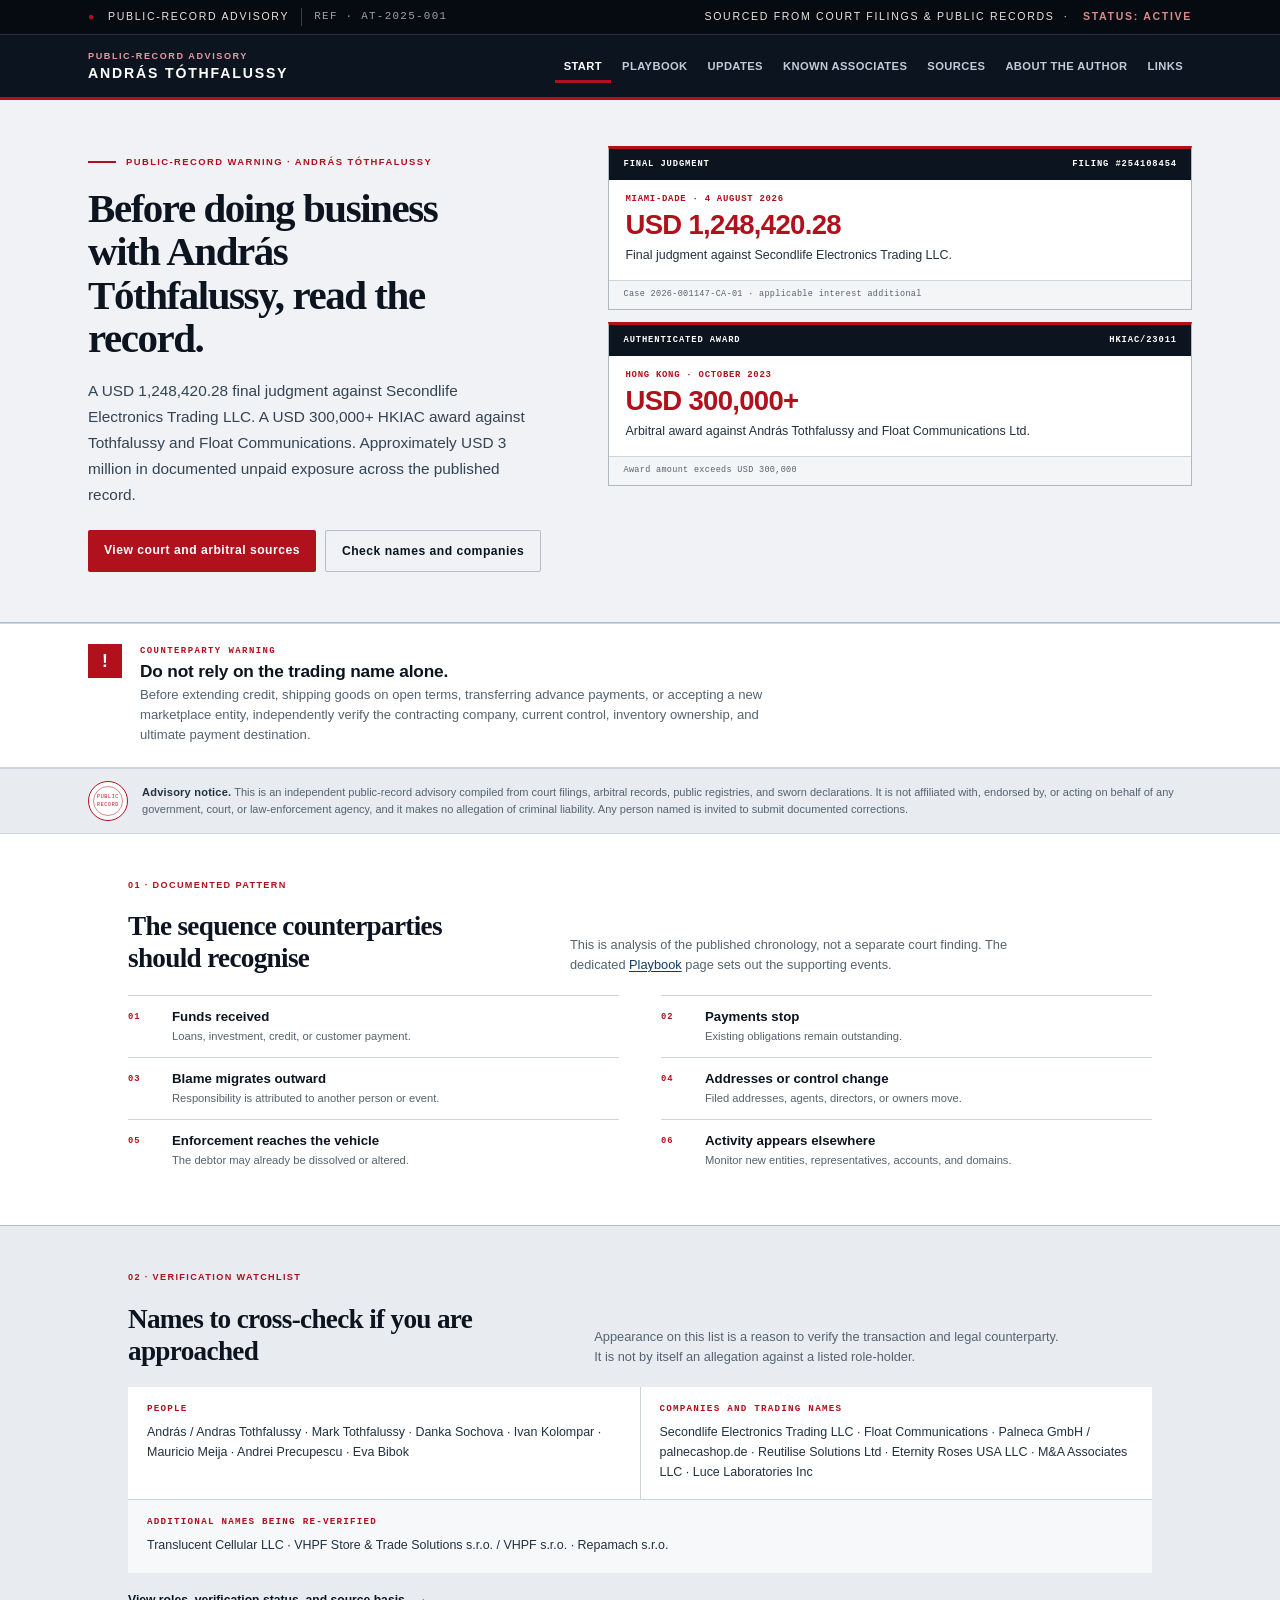
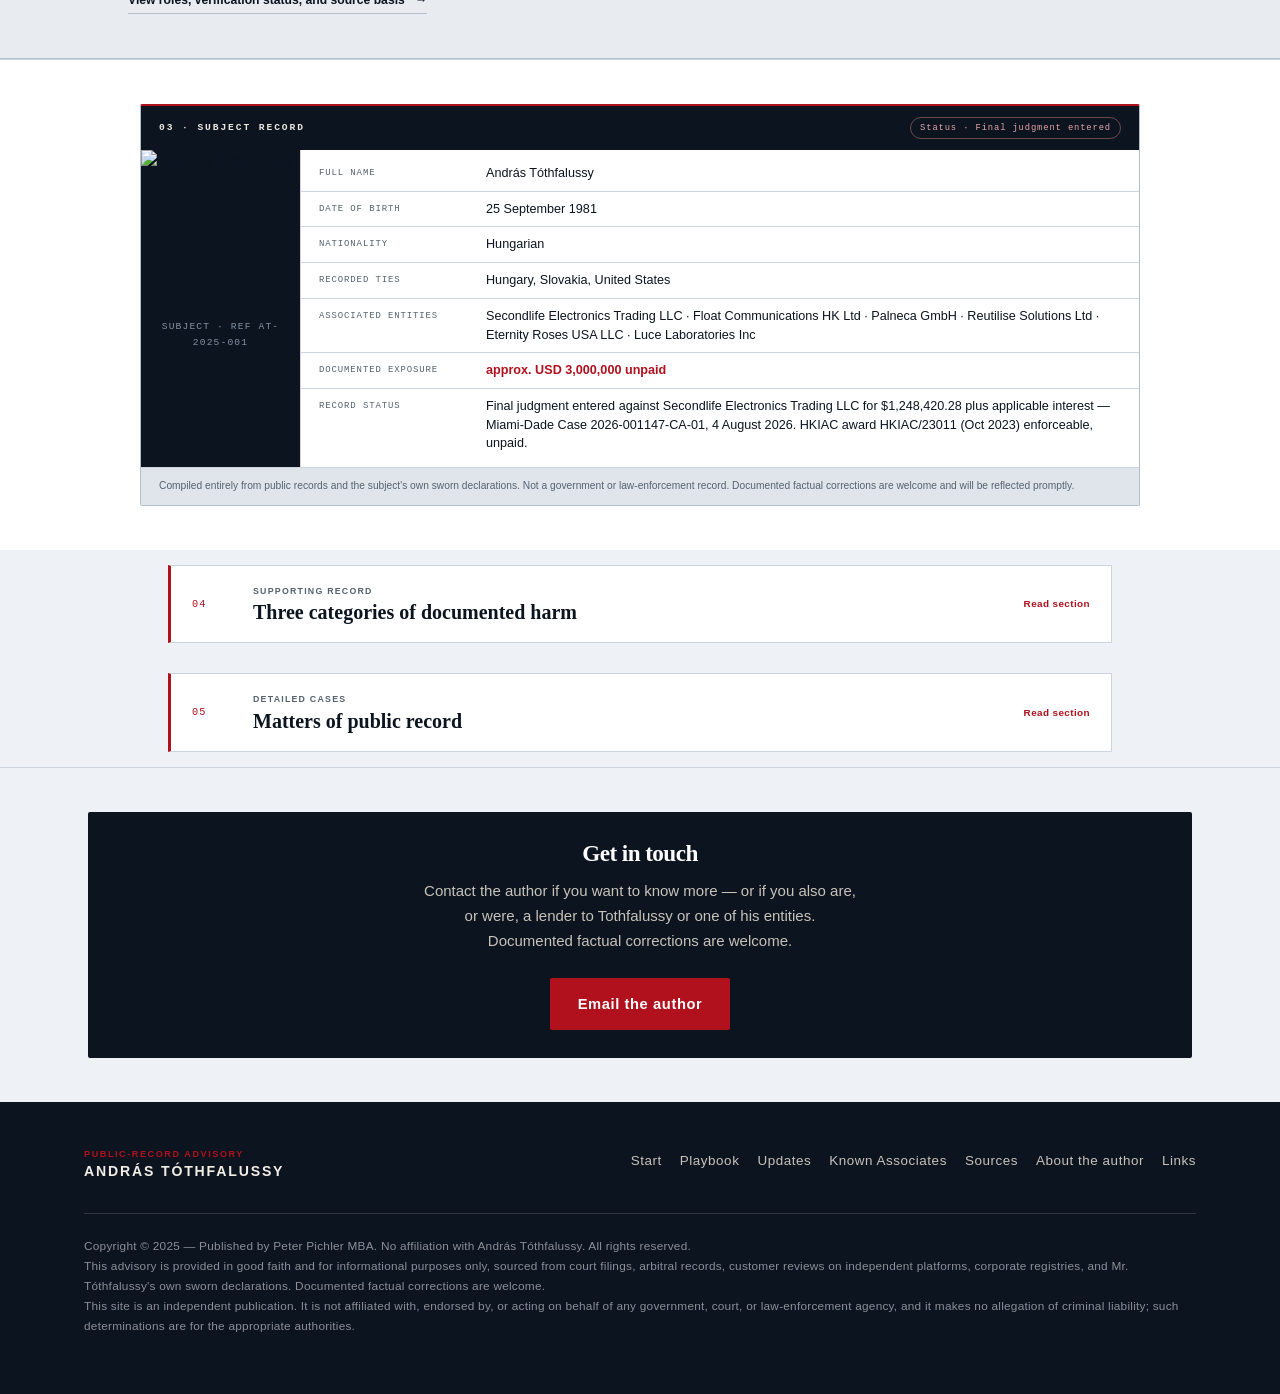
==== commit 5a9bdb67: "Simplify homepage hierarchy and typography" ====
--- a/index.html
+++ b/index.html
@@ -11,7 +11,7 @@
 <meta property="og:description" content="A USD 300,000+ HKIAC award, a USD 1,248,420.28 Miami-Dade final judgment against Secondlife, and approximately USD 3 million in documented unpaid exposure.">
 <meta property="og:url" content="https://andrastothfalussy.com/">
 <link rel="canonical" href="https://andrastothfalussy.com/">
-<link rel="stylesheet" href="assets/styles.css?v=6">
+<link rel="stylesheet" href="assets/styles.css?v=7">
 </head>
 <body>
 <a class="skip-link" href="#main">Skip to content</a>
@@ -81,25 +81,6 @@
         </div>
       </div>
 
-      <div class="stats" role="list" aria-label="Documented figures">
-        <div class="stat evidence-primary alert" role="listitem">
-          <div class="n">USD&nbsp;1,248,420.28</div>
-          <div class="l">Final judgment against Secondlife · 4 Aug 2026</div>
-        </div>
-        <div class="stat evidence-primary" role="listitem">
-          <div class="n">USD&nbsp;300k+</div>
-          <div class="l">HKIAC award against Tothfalussy and Float · Oct 2023</div>
-        </div>
-        <div class="stat" role="listitem">
-          <div class="n">~USD&nbsp;3M</div>
-          <div class="l">Aggregate documented unpaid exposure; not all reduced to judgments</div>
-        </div>
-        <div class="stat" role="listitem">
-          <div class="n">1.9 / 5</div>
-          <div class="l">Trustpilot score, palnecashop.de (12 one-star)</div>
-        </div>
-      </div>
-
     </div>
   </section>
 
@@ -128,7 +109,7 @@
     <div class="wrap">
       <div class="pattern-intro">
         <div>
-          <p class="eyebrow-inline">Pattern documented across the record</p>
+          <p class="eyebrow-inline">01 · Documented pattern</p>
           <h2 id="home-pattern-title">The sequence counterparties should recognise</h2>
         </div>
         <p>This is analysis of the published chronology, not a separate court finding. The dedicated <a href="playbook/">Playbook</a> page sets out the supporting events.</p>
@@ -149,7 +130,7 @@
     <div class="wrap">
       <div class="home-watch-head">
         <div>
-          <p class="eyebrow-inline">Verification watchlist</p>
+          <p class="eyebrow-inline">02 · Verification watchlist</p>
           <h2 id="home-watch-title">Names to cross-check if you are approached</h2>
         </div>
         <p>Appearance on this list is a reason to verify the transaction and legal counterparty. It is not by itself an allegation against a listed role-holder.</p>
@@ -173,11 +154,11 @@
   </section>
 
   <!-- SUBJECT DOSSIER -->
-  <section class="section tight">
+  <section class="section tight subject-section">
     <div class="wrap">
       <div class="dossier">
         <div class="dossier-head">
-          <span class="dh-title">Subject of advisory</span>
+          <span class="dh-title">03 · Subject record</span>
           <span class="dh-status">Status · Final judgment entered</span>
         </div>
         <div class="dossier-body">
@@ -203,10 +184,13 @@
   <!-- ABOUT THIS SITE -->
   <section class="section narrative-section" id="about-this-site">
     <div class="wrap">
-      <div class="section-head">
-        <p class="eyebrow">About this site</p>
-        <h2>Three categories of documented harm</h2>
-      </div>
+      <details class="archive-panel">
+        <summary>
+          <span class="archive-number">04</span>
+          <span class="archive-heading"><small>Supporting record</small><strong>Three categories of documented harm</strong></span>
+          <span class="archive-action"><span class="archive-closed">Read section</span><span class="archive-open">Close section</span></span>
+        </summary>
+        <div class="archive-content">
 
       <div class="prose">
         <p>This website is a precautionary advisory regarding Mr. Andras Tothfalussy, a Hungarian citizen, and corporate entities recorded in connection with his activities in the used consumer electronics sector and other ventures, including Secondlife Electronics Trading LLC, Float Communications HK Ltd, Palneca GmbH, Reutilise Solutions Ltd, Eternity Roses USA LLC, Luce Laboratories Inc, and others. The nature and strength of each connection differ; the dedicated pages state the available basis.</p>
@@ -254,16 +238,21 @@
           </figure>
         </div>
       </div>
+        </div>
+      </details>
     </div>
   </section>
 
   <!-- LOANS -->
   <section class="section narrative-section">
     <div class="wrap">
-      <div class="section-head">
-        <p class="eyebrow">Andras Tothfalussy and his loans</p>
-        <h2>Matters of public record</h2>
-      </div>
+      <details class="archive-panel">
+        <summary>
+          <span class="archive-number">05</span>
+          <span class="archive-heading"><small>Detailed cases</small><strong>Matters of public record</strong></span>
+          <span class="archive-action"><span class="archive-closed">Read section</span><span class="archive-open">Close section</span></span>
+        </summary>
+        <div class="archive-content">
 
       <div class="prose">
         <h3>General</h3>
@@ -300,6 +289,8 @@
           <span class="badge">Final judgment · 4 Aug 2026</span>
         </article>
       </div>
+        </div>
+      </details>
     </div>
   </section>
 
--- a/assets/styles.css
+++ b/assets/styles.css
@@ -693,3 +693,166 @@
   .pattern-ribbon li::after { display: none; }
   .home-watch-group { padding: 20px; }
 }
+
+/* ===================================================================
+   EDITORIAL CLARITY PASS
+   A quieter reading hierarchy: compact lead, numbered sections and
+   progressive disclosure for the long supporting record.
+   =================================================================== */
+:root {
+  --wrap: 1160px;
+  --serif: "Iowan Old Style", Baskerville, "Palatino Linotype", Palatino, Georgia, serif;
+  --sans: "Avenir Next", Avenir, "Gill Sans", "Trebuchet MS", sans-serif;
+}
+
+body { font-family: var(--sans); font-size: 15px; line-height: 1.65; }
+h1, h2 { font-family: var(--serif); font-weight: 700; letter-spacing: -.025em; }
+h3, h4 { font-family: var(--sans); }
+.wrap { padding-left: 28px; padding-right: 28px; }
+.section { padding: 56px 0; }
+.section.tight { padding: 44px 0; }
+.section-head { margin-bottom: 26px; }
+.section-head h2 { font-size: clamp(1.35rem, 2.2vw, 1.75rem); }
+.prose p, .cat p, .case p { font-size: .9rem; line-height: 1.72; }
+
+.site-header .wrap { min-height: 62px; }
+.brand { gap: 5px; }
+.brand .kicker { font-size: .57rem; letter-spacing: .17em; }
+.brand .name { font-size: .88rem; letter-spacing: .13em; }
+.nav a { font-size: .7rem; letter-spacing: .035em; padding: 8px 9px; }
+
+.hero { background: #f0f2f5; }
+.hero .wrap { max-width: 1160px; padding-top: 46px; padding-bottom: 50px; }
+.hero-grid { grid-template-columns: minmax(0, .88fr) minmax(430px, 1.12fr); gap: clamp(42px, 5vw, 62px); align-items: start; }
+.hero .eyebrow { margin-bottom: 17px; font-size: .59rem; letter-spacing: .15em; }
+.hero-grid h1 { max-width: 18ch; font-size: clamp(2.05rem, 3.2vw, 2.75rem); line-height: 1.06; letter-spacing: -.035em; margin-bottom: 18px; }
+.hero-grid .lede { max-width: 52ch; font-size: .96rem; line-height: 1.68; color: #334353; }
+.hero-actions { gap: 9px; margin-top: 23px; }
+.hero-actions .btn { min-height: 42px; padding: 10px 16px; font-size: .76rem; }
+
+.record-stack { gap: 12px; }
+.record-sheet { min-height: 164px; border-top-width: 3px; box-shadow: none; }
+.record-sheet::after { display: none; }
+.record-sheet-head { padding: 8px 14px; font-size: .55rem; letter-spacing: .1em; }
+.record-sheet-body { padding: 13px 16px 12px; }
+.record-sheet-body p { font-size: .78rem; line-height: 1.45; }
+.record-sheet-body .record-jurisdiction { margin-bottom: 6px; font-size: .56rem; }
+.record-sheet .record-amount { margin-bottom: 7px; font-size: clamp(1.38rem, 2.15vw, 1.82rem); letter-spacing: -.025em; }
+.record-sheet-foot { padding: 7px 14px; font-size: .53rem; }
+
+.transaction-warning { background: #fff; color: var(--ink); border-top: 1px solid var(--line); border-bottom: 1px solid var(--line); }
+.transaction-warning .wrap { max-width: 1160px; grid-template-columns: 36px 1fr; gap: 16px; padding-top: 20px; padding-bottom: 21px; }
+.warning-mark { width: 34px; height: 34px; border: 0; background: var(--oxblood); color: #fff; font-size: 1.1rem; }
+.warning-kicker { margin-bottom: 2px; color: var(--oxblood); font-size: .56rem; }
+.transaction-warning h2 { margin-bottom: 3px; color: var(--ink); font-family: var(--sans); font-size: 1.08rem; letter-spacing: -.01em; }
+.transaction-warning p:last-child { max-width: 90ch; color: var(--muted); font-size: .82rem; line-height: 1.55; }
+
+.notice-band { background: #e8ecf1; }
+.notice-band .wrap { max-width: 1160px; align-items: center; gap: 14px; padding: 12px 28px; }
+.notice-band .seal-sm { width: 40px; height: 40px; font-size: .31rem; }
+.notice-band p { font-size: .69rem; line-height: 1.5; }
+
+.home-pattern .wrap, .home-watch .wrap, .subject-section .wrap { max-width: 1080px; }
+.pattern-intro { grid-template-columns: minmax(250px, .8fr) minmax(0, 1.2fr); gap: 54px; margin-bottom: 21px; }
+.pattern-intro h2, .home-watch h2 { margin-top: 5px; font-size: clamp(1.35rem, 2.3vw, 1.7rem); }
+.pattern-intro > p, .home-watch-head > p { font-size: .8rem; line-height: 1.55; }
+.eyebrow-inline { font-size: .57rem; letter-spacing: .15em; }
+
+.pattern-ribbon { grid-template-columns: repeat(2, minmax(0, 1fr)); gap: 0 42px; border: 0; background: transparent; }
+.pattern-ribbon li,
+.pattern-ribbon li:nth-child(4),
+.pattern-ribbon li:nth-child(5),
+.pattern-ribbon li:nth-child(6) {
+  display: grid; grid-template-columns: 34px 1fr; column-gap: 10px;
+  padding: 13px 0; border: 0; border-top: 1px solid var(--line);
+}
+.pattern-ribbon li::after { display: none; }
+.pattern-ribbon span { grid-row: 1 / 3; margin: 1px 0 0; font-size: .55rem; }
+.pattern-ribbon strong { margin: 0 0 2px; font-size: .83rem; }
+.pattern-ribbon small { font-size: .7rem; line-height: 1.45; }
+
+.home-watch { background: #e8ecf1; color: var(--ink-2); border-top: 1px solid var(--line-2) !important; border-bottom: 1px solid var(--line-2); }
+.home-watch-head { grid-template-columns: minmax(280px, .85fr) minmax(0, 1.15fr); gap: 54px; margin-bottom: 20px; }
+.home-watch .eyebrow-inline { color: var(--oxblood); }
+.home-watch h2 { color: var(--ink); }
+.home-watch-head > p { color: var(--muted); }
+.home-watch-grid { grid-template-columns: 1fr 1fr; gap: 1px; border: 0; background: var(--line); }
+.home-watch-group { padding: 17px 19px; border: 0; background: #fff; }
+.home-watch-group h3, .home-watch-group.pending-group h3 { margin-bottom: 7px; color: var(--oxblood); font-size: .58rem; }
+.home-watch-group p { color: var(--ink-2); font-size: .78rem; line-height: 1.62; }
+.home-watch-group.pending-group { grid-column: 1 / -1; background: #f7f8fa; }
+.watchlist-link { margin-top: 17px; color: var(--ink); border-bottom-color: var(--line-2); font-size: .76rem; }
+.watchlist-link:hover { color: var(--oxblood); }
+
+.subject-section { background: #fff; }
+.dossier { max-width: 1000px; margin: 0 auto; border-top-width: 2px; box-shadow: none; }
+.dossier-head { padding: 11px 18px; }
+.dossier-head .dh-title { font-size: .6rem; }
+.dossier-head .dh-status { font-size: .55rem; padding: 3px 9px; }
+.dossier-body { grid-template-columns: 160px 1fr; }
+.drow { grid-template-columns: 155px 1fr; gap: 12px; padding: 8px 18px; }
+.drow .dk { font-size: .56rem; }
+.drow .dv { font-size: .79rem; line-height: 1.48; }
+.dossier-foot { padding: 10px 18px; font-size: .64rem; }
+
+.narrative-section { padding: 15px 0; border-top: 0 !important; }
+.narrative-section:first-of-type { padding-top: 34px; }
+.narrative-section:last-of-type { padding-bottom: 34px; }
+.narrative-section .wrap { max-width: 1000px; }
+.archive-panel { background: #fff; border: 1px solid var(--line); border-left: 3px solid var(--oxblood); }
+.archive-panel summary { display: grid; grid-template-columns: 46px minmax(0, 1fr) auto; gap: 15px; align-items: center; padding: 18px 21px; cursor: pointer; list-style: none; }
+.archive-panel summary::-webkit-details-marker { display: none; }
+.archive-panel summary:hover { background: #f7f8fa; }
+.archive-number { font-family: var(--mono); color: var(--oxblood); font-size: .64rem; letter-spacing: .1em; }
+.archive-heading { display: grid; gap: 2px; }
+.archive-heading small { color: var(--muted); font-family: var(--sans); font-size: .55rem; font-weight: 700; letter-spacing: .14em; text-transform: uppercase; }
+.archive-heading strong { color: var(--ink); font-family: var(--serif); font-size: 1.25rem; line-height: 1.2; }
+.archive-action { color: var(--oxblood); font-size: .62rem; font-weight: 700; letter-spacing: .04em; }
+.archive-open { display: none; }
+.archive-panel[open] .archive-open { display: inline; }
+.archive-panel[open] .archive-closed { display: none; }
+.archive-panel[open] summary { border-bottom: 1px solid var(--line); }
+.archive-content { padding: 28px 24px 32px; }
+.archive-content .prose { max-width: 64ch; }
+.archive-content .cat { grid-template-columns: 175px minmax(0, 1fr); gap: 24px; padding: 20px 0; }
+.archive-content .cat .cat-label { font-size: .9rem; }
+.archive-content .cat .cat-label small { font-size: .56rem; }
+.archive-content .callout, .archive-content .figure-block { max-width: 100%; }
+.archive-content .callout { padding: 18px 20px; }
+.archive-content .case { padding: 22px 24px; }
+.archive-content .case h3 { font-size: 1.08rem; }
+.archive-content .case .amount { font-size: .74rem; }
+
+.cta { padding: 28px 30px; }
+.cta h2 { font-size: 1.45rem; }
+.site-footer { font-size: .75rem; }
+
+@media (max-width: 900px) {
+  .hero-grid { grid-template-columns: 1fr; gap: 30px; }
+  .hero-grid h1 { max-width: 20ch; }
+  .record-stack { max-width: 680px; }
+  .pattern-intro, .home-watch-head { grid-template-columns: 1fr; gap: 10px; }
+}
+
+@media (max-width: 700px) {
+  .wrap { padding-left: 20px; padding-right: 20px; }
+  .section { padding: 42px 0; }
+  .hero .wrap { padding-top: 36px; padding-bottom: 40px; }
+  .hero-grid h1 { font-size: clamp(1.95rem, 9vw, 2.35rem); }
+  .hero-grid .lede { font-size: .9rem; }
+  .record-sheet { min-height: 154px; }
+  .transaction-warning .wrap { grid-template-columns: 32px 1fr; gap: 13px; }
+  .warning-mark { width: 30px; height: 30px; }
+  .notice-band .wrap { flex-direction: row; padding-left: 20px; padding-right: 20px; }
+  .notice-band .seal-sm { display: none; }
+  .pattern-ribbon { grid-template-columns: 1fr; }
+  .pattern-ribbon li { border-top: 1px solid var(--line) !important; }
+  .home-watch-grid { grid-template-columns: 1fr; }
+  .home-watch-group.pending-group { grid-column: auto; }
+  .dossier-body { grid-template-columns: 1fr; }
+  .archive-panel summary { grid-template-columns: 32px minmax(0, 1fr); gap: 10px; padding: 16px; }
+  .archive-action { grid-column: 2; }
+  .archive-heading strong { font-size: 1.08rem; }
+  .archive-content { padding: 23px 17px 26px; }
+  .archive-content .cat { grid-template-columns: 1fr; gap: 8px; }
+}
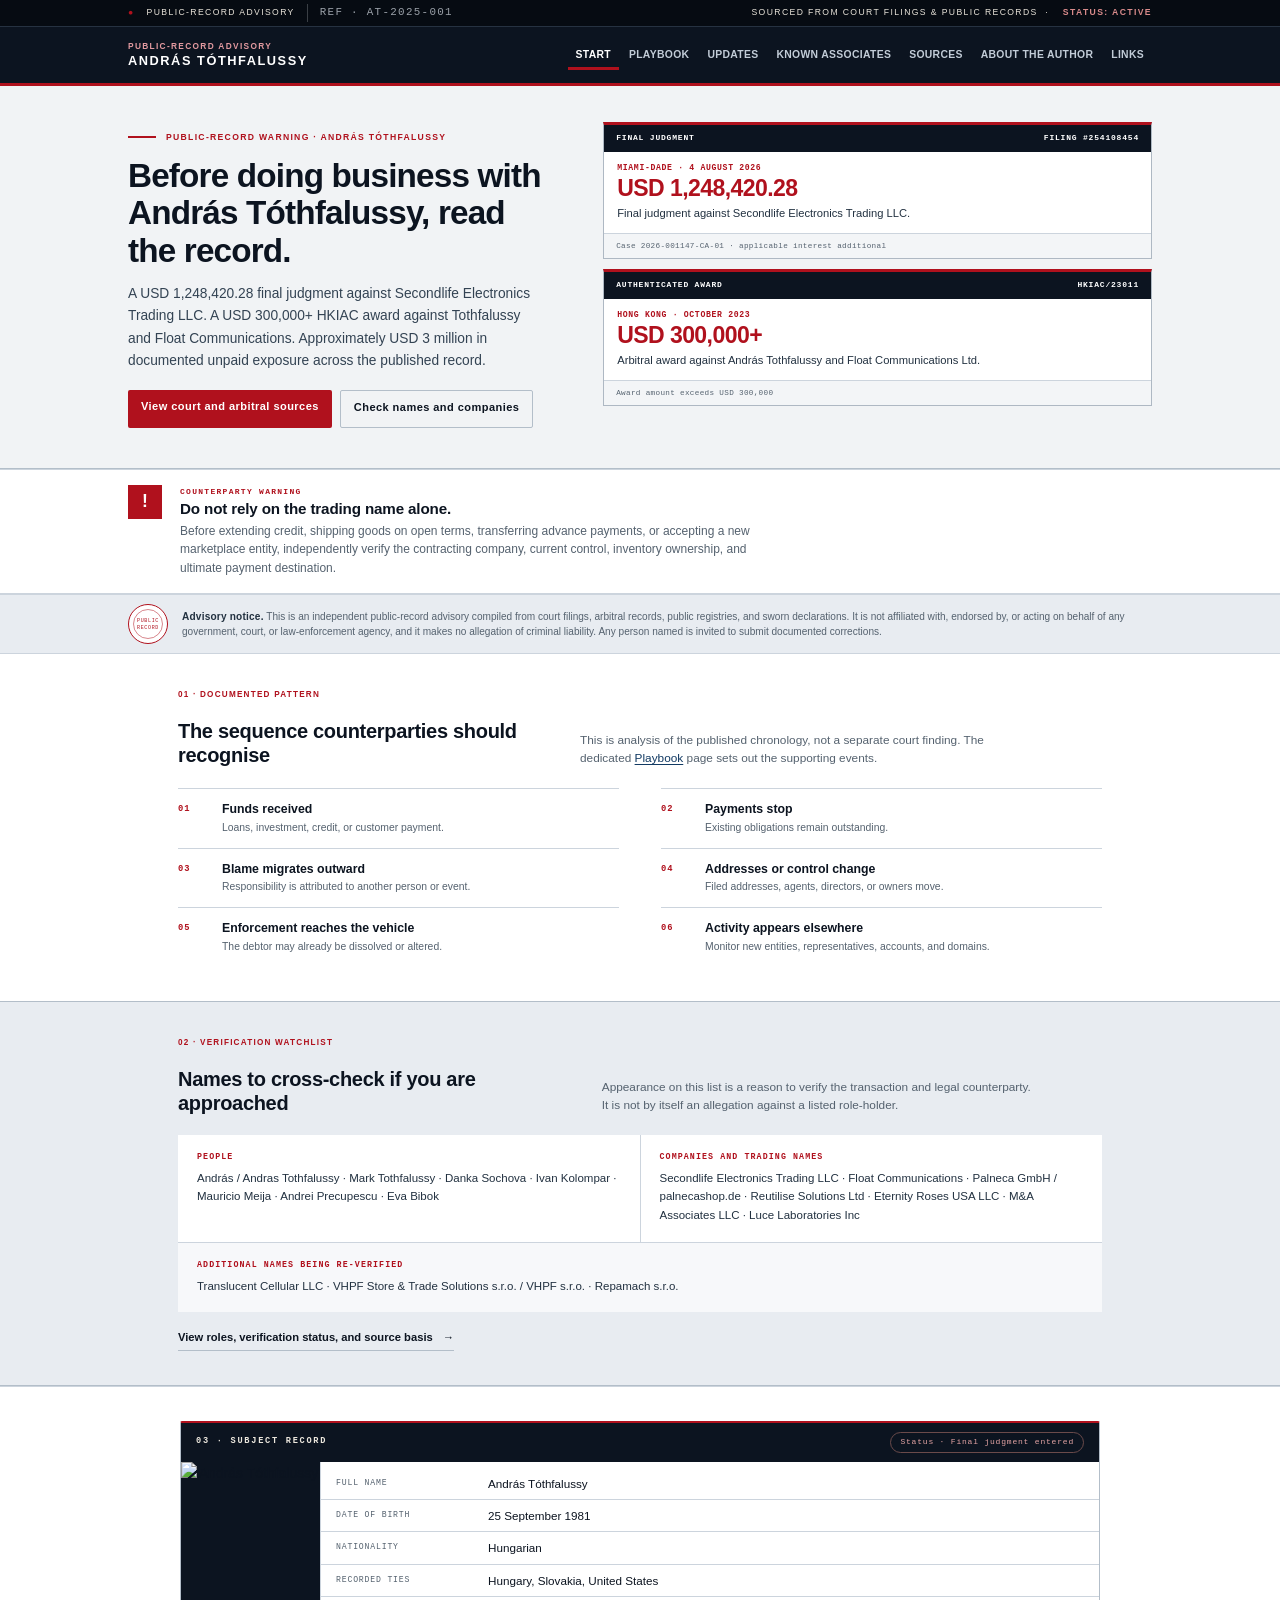
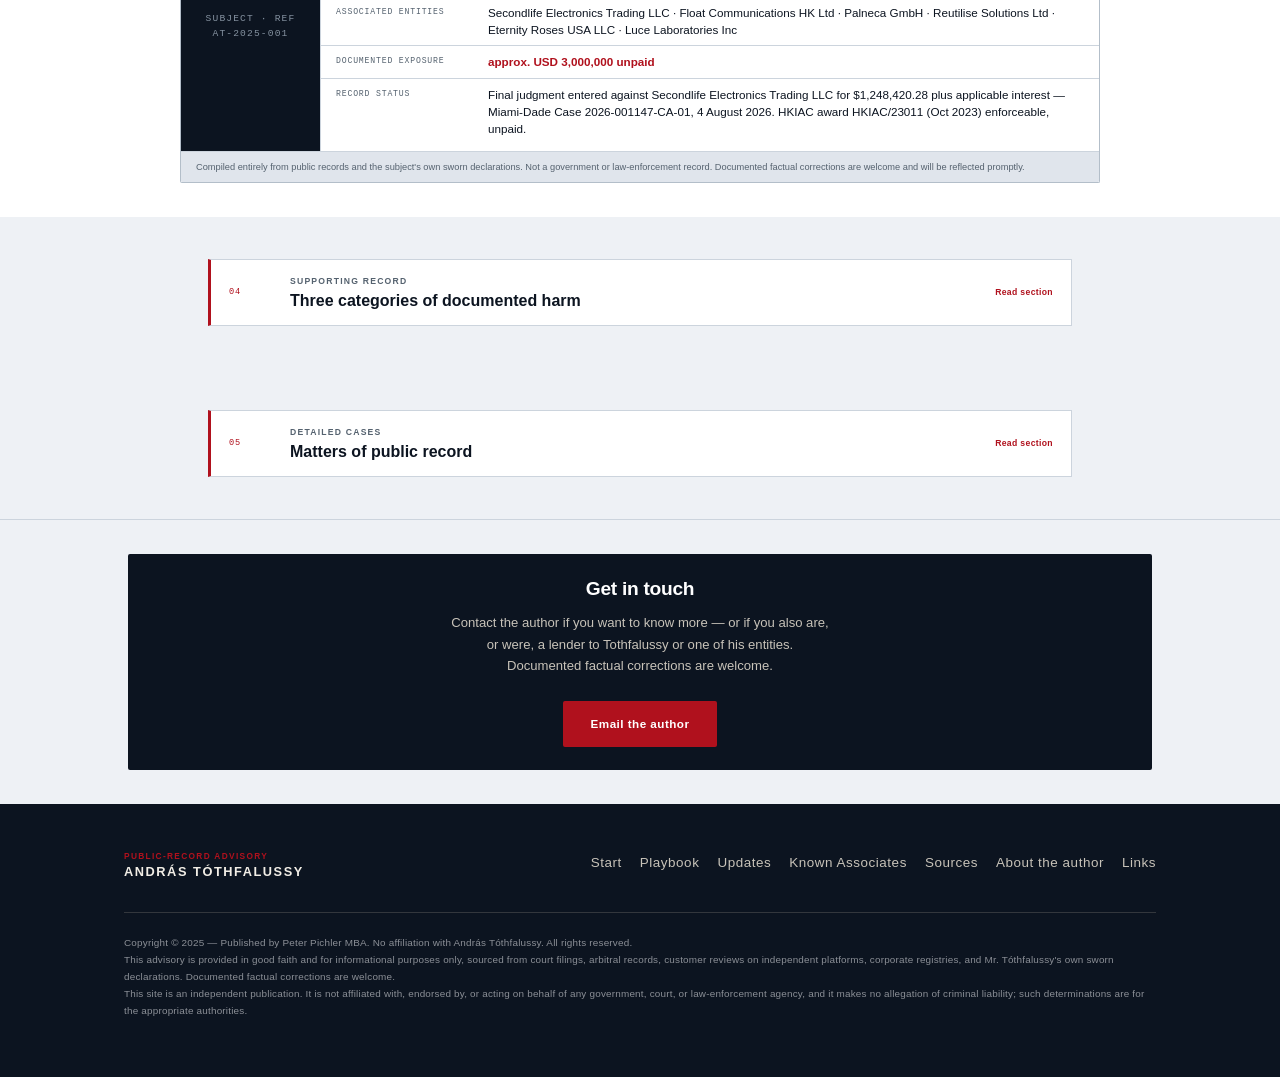
==== commit 1189d0a2: "Replace editorial styling with compact institutional typography" ====
--- a/index.html
+++ b/index.html
@@ -11,7 +11,7 @@
 <meta property="og:description" content="A USD 300,000+ HKIAC award, a USD 1,248,420.28 Miami-Dade final judgment against Secondlife, and approximately USD 3 million in documented unpaid exposure.">
 <meta property="og:url" content="https://andrastothfalussy.com/">
 <link rel="canonical" href="https://andrastothfalussy.com/">
-<link rel="stylesheet" href="assets/styles.css?v=7">
+<link rel="stylesheet" href="assets/styles.css?v=8">
 </head>
 <body>
 <a class="skip-link" href="#main">Skip to content</a>
@@ -45,7 +45,7 @@
 <main id="main">
 
   <!-- HERO -->
-  <section class="hero">
+  <section class="hero home-hero">
     <div class="wrap">
       <div class="hero-grid">
         <div class="hero-copy">
--- a/assets/styles.css
+++ b/assets/styles.css
@@ -856,3 +856,132 @@
   .archive-content { padding: 23px 17px 26px; }
   .archive-content .cat { grid-template-columns: 1fr; gap: 8px; }
 }
+
+/* ===================================================================
+   COMPACT INSTITUTIONAL RESET
+   Small sans-serif typography and a document-first hierarchy across
+   the complete site. This intentionally replaces the editorial pass.
+   =================================================================== */
+:root {
+  --wrap: 1080px;
+  --serif: "Avenir Next", Avenir, "Helvetica Neue", Helvetica, sans-serif;
+  --sans: "Avenir Next", Avenir, "Helvetica Neue", Helvetica, sans-serif;
+}
+
+body { font-family: var(--sans); font-size: 14px; line-height: 1.58; }
+h1, h2, h3, h4 { font-family: var(--sans); font-weight: 700; line-height: 1.2; letter-spacing: -.015em; }
+p { line-height: 1.65; }
+.wrap { max-width: var(--wrap); }
+
+.topstrip { font-size: .54rem; }
+.topstrip .wrap { min-height: 26px; }
+.site-header .wrap { min-height: 56px; }
+.brand { gap: 4px; }
+.brand .kicker { font-size: .52rem; letter-spacing: .16em; }
+.brand .name { font-size: .8rem; letter-spacing: .12em; }
+.nav a { padding: 7px 8px; font-size: .65rem; letter-spacing: .03em; }
+
+.hero:not(.home-hero) { background: #f3f5f7; }
+.hero:not(.home-hero) .wrap { max-width: 1040px; padding-top: 32px; padding-bottom: 34px; }
+.hero:not(.home-hero) .eyebrow { margin-bottom: 12px; font-size: .55rem; letter-spacing: .14em; }
+.hero:not(.home-hero) h1 { max-width: 28ch; margin-bottom: 11px; font-size: clamp(1.45rem, 2.3vw, 1.9rem); font-weight: 700; letter-spacing: -.02em; }
+.hero:not(.home-hero) .lede { max-width: 72ch; font-size: .9rem; line-height: 1.58; }
+
+.section { padding: 42px 0; }
+.section.tight { padding: 34px 0; }
+.section-head { margin-bottom: 21px; }
+.section-head .eyebrow { font-size: .54rem; }
+.section-head h2 { font-size: clamp(1.2rem, 1.8vw, 1.45rem); }
+.prose { max-width: 66ch; }
+.prose p, .cat p, .case p { font-size: .9rem; line-height: 1.64; }
+.prose h3 { margin: 1.7rem 0 .45rem; font-size: 1rem; }
+code { font-size: .88em; }
+
+.case, .person, .step, .pcol, .forecast, .res { padding: 18px 20px; }
+.case h3, .person h3, .pcol h3 { font-size: 1rem; }
+.case .amount, .person .meta, .res .host { font-size: .7rem; }
+.person p, .pcol ol li, .forecast p, .step p { font-size: .86rem; }
+.update h2 { font-size: 1.3rem; }
+.update .body h3 { font-family: var(--sans); font-size: 1rem; }
+.callout, .disclaimer { padding: 16px 18px; }
+.callout p, .disclaimer { font-size: .84rem; }
+
+.home-hero { background: #f1f3f5; }
+.home-hero .wrap { max-width: 1080px; padding-top: 36px; padding-bottom: 40px; }
+.home-hero .hero-grid { grid-template-columns: minmax(0, .88fr) minmax(400px, 1.12fr); gap: 44px; }
+.home-hero .eyebrow { margin-bottom: 13px; font-size: .54rem; }
+.home-hero .hero-grid h1 { max-width: 23ch; margin-bottom: 14px; font-size: clamp(1.7rem, 2.6vw, 2.15rem); line-height: 1.12; font-weight: 700; letter-spacing: -.025em; }
+.home-hero .hero-grid .lede { max-width: 54ch; font-size: .86rem; line-height: 1.62; }
+.hero-actions { margin-top: 18px; gap: 8px; }
+.hero-actions .btn { min-height: 38px; padding: 8px 13px; font-size: .69rem; }
+
+.record-stack { gap: 10px; }
+.record-sheet { min-height: 137px; }
+.record-sheet-head { padding: 7px 12px; font-size: .5rem; }
+.record-sheet-body { padding: 10px 13px 9px; }
+.record-sheet-body .record-jurisdiction { margin-bottom: 4px; font-size: .51rem; }
+.record-sheet .record-amount { margin-bottom: 5px; font-size: clamp(1.25rem, 1.8vw, 1.55rem); }
+.record-sheet-body p { font-size: .7rem; }
+.record-sheet-foot { padding: 6px 12px; font-size: .48rem; }
+
+.transaction-warning .wrap { max-width: 1080px; padding-top: 15px; padding-bottom: 16px; }
+.transaction-warning h2 { font-size: .95rem; }
+.transaction-warning p:last-child { font-size: .75rem; }
+.warning-kicker { font-size: .5rem; }
+.notice-band .wrap { max-width: 1080px; padding-top: 9px; padding-bottom: 9px; }
+.notice-band p { font-size: .63rem; }
+
+.home-pattern .wrap, .home-watch .wrap, .subject-section .wrap { max-width: 980px; }
+.pattern-intro h2, .home-watch h2 { font-family: var(--sans); font-size: 1.25rem; letter-spacing: -.015em; }
+.pattern-intro > p, .home-watch-head > p { font-size: .74rem; }
+.eyebrow-inline { font-size: .51rem; }
+.pattern-ribbon strong { font-size: .77rem; }
+.pattern-ribbon small { font-size: .65rem; }
+.home-watch-group p { font-size: .72rem; }
+.home-watch-group h3, .home-watch-group.pending-group h3 { font-size: .52rem; }
+.watchlist-link { font-size: .7rem; }
+
+.dossier { max-width: 920px; }
+.dossier-body { grid-template-columns: 140px 1fr; }
+.dossier-head { padding: 9px 15px; }
+.dossier-head .dh-title { font-size: .54rem; }
+.dossier-head .dh-status { font-size: .5rem; }
+.drow { grid-template-columns: 140px 1fr; padding: 7px 15px; }
+.drow .dk { font-size: .51rem; }
+.drow .dv { font-size: .73rem; }
+.dossier-foot { padding: 8px 15px; font-size: .58rem; }
+
+.narrative-section .wrap { max-width: 920px; }
+.archive-panel summary { padding: 15px 18px; }
+.archive-heading strong { font-family: var(--sans); font-size: 1rem; }
+.archive-heading small, .archive-number, .archive-action { font-size: .54rem; }
+.archive-content { padding: 22px 20px 26px; }
+.archive-content .cat { padding: 17px 0; }
+.archive-content .cat .cat-label { font-size: .82rem; }
+.archive-content .case { padding: 18px 20px; }
+.archive-content .case h3 { font-size: .95rem; }
+
+.cta { padding: 23px 26px; }
+.cta h2 { font-family: var(--sans); font-size: 1.2rem; }
+.cta p { font-size: .82rem; }
+.btn { font-size: .73rem; }
+.site-footer { font-size: .68rem; }
+.site-footer .legal { font-size: .62rem; }
+
+@media (max-width: 900px) {
+  .home-hero .hero-grid { grid-template-columns: 1fr; gap: 25px; }
+  .home-hero .hero-grid h1 { max-width: 25ch; }
+  .home-hero .record-stack { max-width: 620px; }
+}
+
+@media (max-width: 700px) {
+  body { font-size: 13.5px; }
+  .hero:not(.home-hero) .wrap { padding-top: 25px; padding-bottom: 27px; }
+  .hero:not(.home-hero) h1 { font-size: 1.45rem; }
+  .home-hero .wrap { padding-top: 29px; padding-bottom: 33px; }
+  .home-hero .hero-grid h1 { font-size: 1.7rem; }
+  .home-hero .hero-grid .lede { font-size: .83rem; }
+  .section { padding: 34px 0; }
+  .record-sheet { min-height: 130px; }
+  .archive-heading strong { font-size: .94rem; }
+}
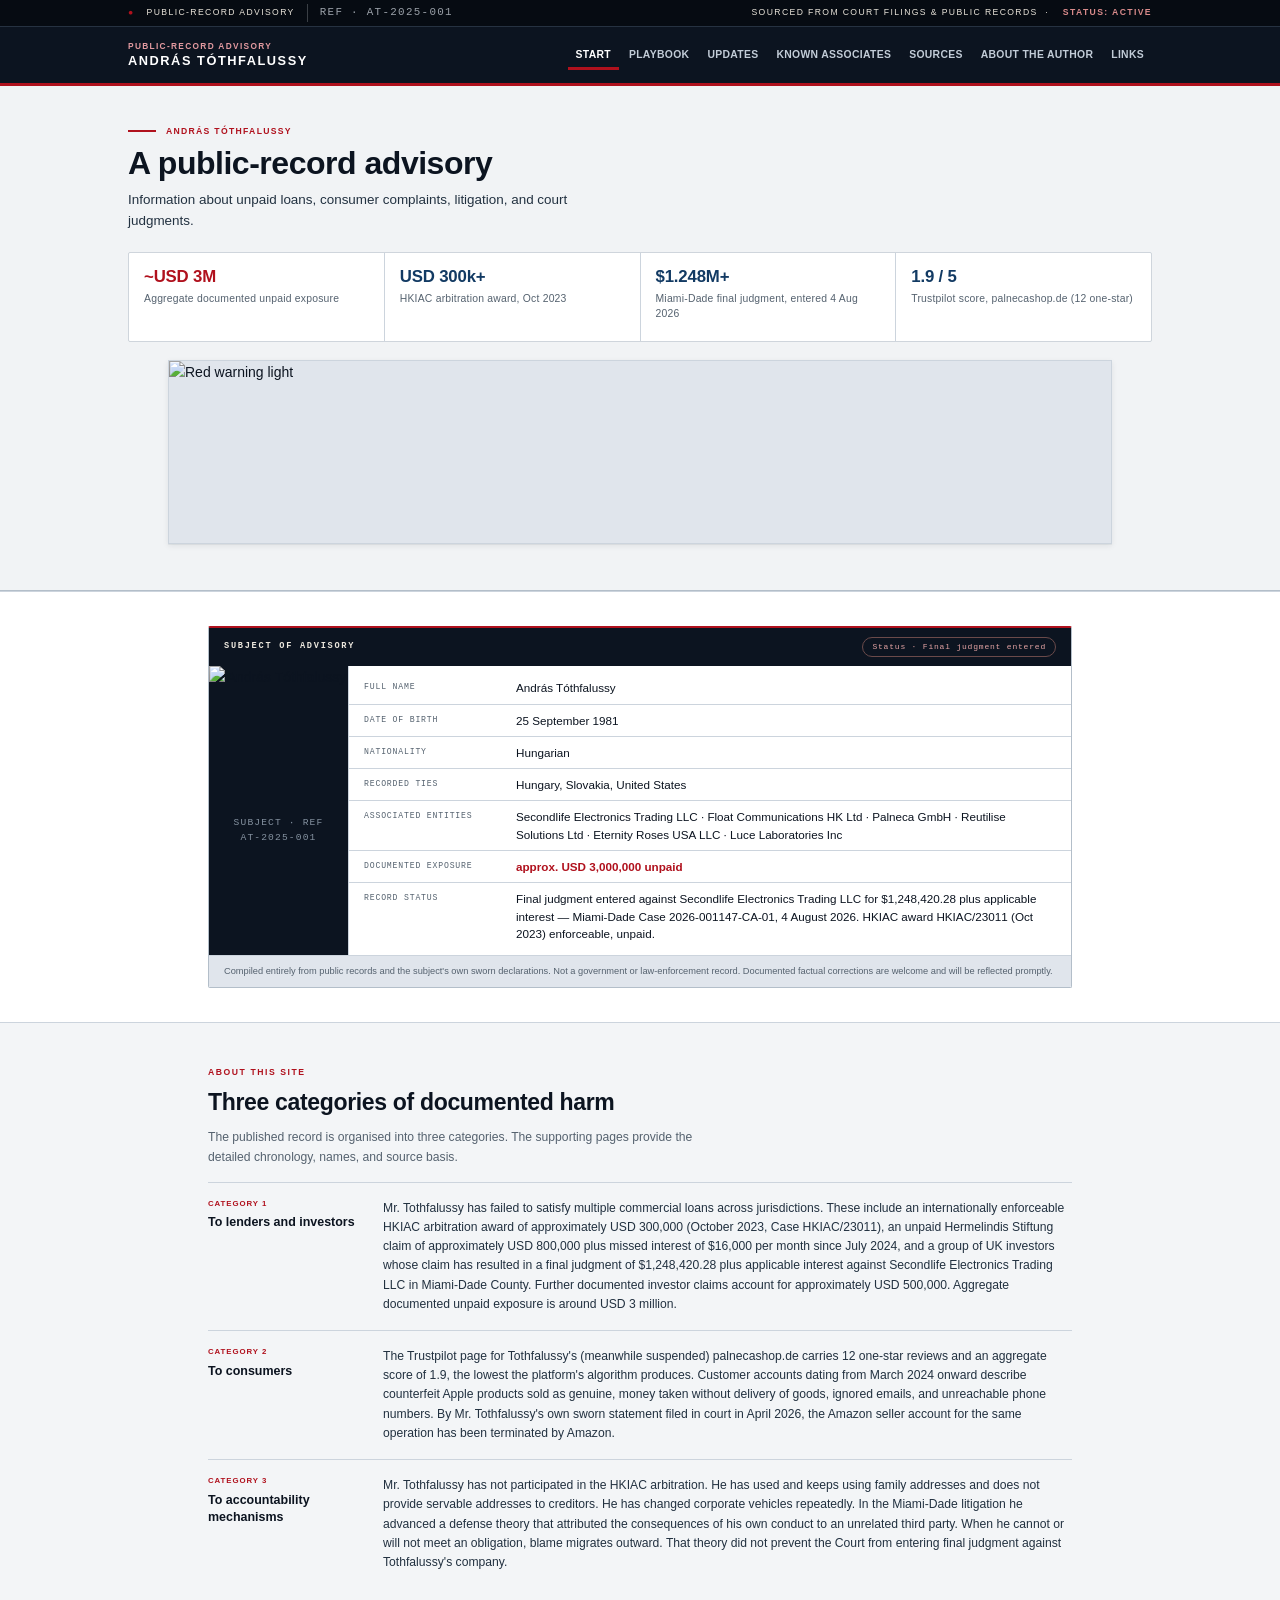
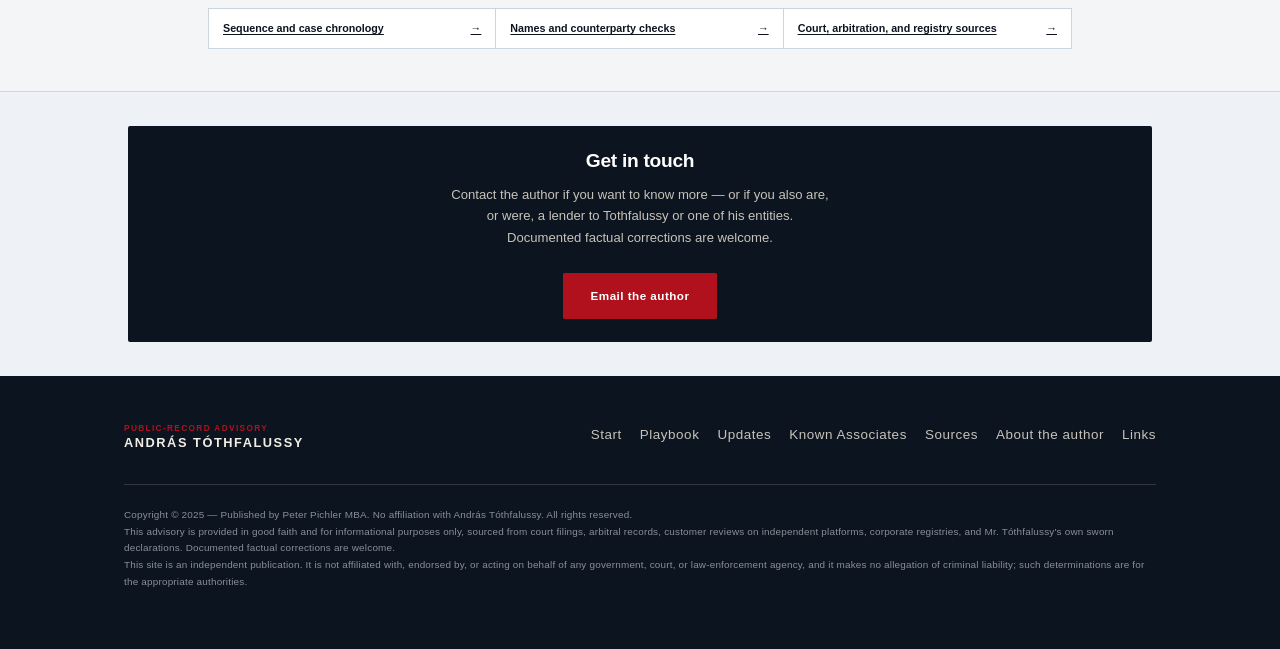
==== commit 4a8e513d: "Restore concise homepage flow" ====
--- a/index.html
+++ b/index.html
@@ -11,7 +11,7 @@
 <meta property="og:description" content="A USD 300,000+ HKIAC award, a USD 1,248,420.28 Miami-Dade final judgment against Secondlife, and approximately USD 3 million in documented unpaid exposure.">
 <meta property="og:url" content="https://andrastothfalussy.com/">
 <link rel="canonical" href="https://andrastothfalussy.com/">
-<link rel="stylesheet" href="assets/styles.css?v=8">
+<link rel="stylesheet" href="assets/styles.css?v=9">
 </head>
 <body>
 <a class="skip-link" href="#main">Skip to content</a>
@@ -47,109 +47,32 @@
   <!-- HERO -->
   <section class="hero home-hero">
     <div class="wrap">
-      <div class="hero-grid">
-        <div class="hero-copy">
-          <p class="eyebrow">Public-record warning · András Tóthfalussy</p>
-          <h1>Before doing business with András Tóthfalussy, read the record.</h1>
-          <p class="lede">A USD 1,248,420.28 final judgment against Secondlife Electronics Trading LLC. A USD 300,000+ HKIAC award against Tothfalussy and Float Communications. Approximately USD 3 million in documented unpaid exposure across the published record.</p>
-          <div class="hero-actions" aria-label="Primary actions">
-            <a class="btn btn-primary" href="sources/">View court and arbitral sources</a>
-            <a class="btn btn-ghost" href="known-associates/#verification-watchlist">Check names and companies</a>
-          </div>
+      <p class="eyebrow">András Tóthfalussy</p>
+      <h1>A public-record advisory</h1>
+      <p class="lede">Information about unpaid loans, consumer complaints, litigation, and court judgments.</p>
+
+      <div class="stats" role="list" aria-label="Documented figures">
+        <div class="stat alert" role="listitem">
+          <div class="n">~USD&nbsp;3M</div>
+          <div class="l">Aggregate documented unpaid exposure</div>
         </div>
-
-        <div class="record-stack" aria-label="Documented legal outcomes">
-          <article class="record-sheet judgment-sheet">
-            <div class="record-sheet-head"><span>Final judgment</span><span>Filing #254108454</span></div>
-            <div class="record-sheet-body">
-              <p class="record-jurisdiction">Miami-Dade · 4 August 2026</p>
-              <div class="record-amount">USD 1,248,420.28</div>
-              <p>Final judgment against Secondlife Electronics Trading LLC.</p>
-            </div>
-            <div class="record-sheet-foot">Case 2026-001147-CA-01 · applicable interest additional</div>
-          </article>
-
-          <article class="record-sheet award-sheet">
-            <div class="record-sheet-head"><span>Authenticated award</span><span>HKIAC/23011</span></div>
-            <div class="record-sheet-body">
-              <p class="record-jurisdiction">Hong Kong · October 2023</p>
-              <div class="record-amount">USD 300,000+</div>
-              <p>Arbitral award against András Tothfalussy and Float Communications Ltd.</p>
-            </div>
-            <div class="record-sheet-foot">Award amount exceeds USD 300,000</div>
-          </article>
+        <div class="stat" role="listitem">
+          <div class="n">USD&nbsp;300k+</div>
+          <div class="l">HKIAC arbitration award, Oct 2023</div>
+        </div>
+        <div class="stat" role="listitem">
+          <div class="n">$1.248M+</div>
+          <div class="l">Miami-Dade final judgment, entered 4 Aug 2026</div>
+        </div>
+        <div class="stat" role="listitem">
+          <div class="n">1.9 / 5</div>
+          <div class="l">Trustpilot score, palnecashop.de (12 one-star)</div>
         </div>
       </div>
 
-    </div>
-  </section>
-
-  <!-- TRANSACTION WARNING -->
-  <section class="transaction-warning" aria-labelledby="transaction-warning-title">
-    <div class="wrap">
-      <div class="warning-mark" aria-hidden="true">!</div>
-      <div>
-        <p class="warning-kicker">Counterparty warning</p>
-        <h2 id="transaction-warning-title">Do not rely on the trading name alone.</h2>
-        <p>Before extending credit, shipping goods on open terms, transferring advance payments, or accepting a new marketplace entity, independently verify the contracting company, current control, inventory ownership, and ultimate payment destination.</p>
-      </div>
-    </div>
-  </section>
-
-  <!-- ADVISORY NOTICE -->
-  <div class="notice-band">
-    <div class="wrap">
-      <div class="seal seal-sm"><span>Public Record</span></div>
-      <p><strong>Advisory notice.</strong> This is an independent public-record advisory compiled from court filings, arbitral records, public registries, and sworn declarations. It is not affiliated with, endorsed by, or acting on behalf of any government, court, or law-enforcement agency, and it makes no allegation of criminal liability. Any person named is invited to submit documented corrections.</p>
-    </div>
-  </div>
-
-  <!-- DOCUMENTED PATTERN -->
-  <section class="section tight home-pattern" aria-labelledby="home-pattern-title">
-    <div class="wrap">
-      <div class="pattern-intro">
-        <div>
-          <p class="eyebrow-inline">01 · Documented pattern</p>
-          <h2 id="home-pattern-title">The sequence counterparties should recognise</h2>
-        </div>
-        <p>This is analysis of the published chronology, not a separate court finding. The dedicated <a href="playbook/">Playbook</a> page sets out the supporting events.</p>
-      </div>
-      <ol class="pattern-ribbon">
-        <li><span>01</span><strong>Funds received</strong><small>Loans, investment, credit, or customer payment.</small></li>
-        <li><span>02</span><strong>Payments stop</strong><small>Existing obligations remain outstanding.</small></li>
-        <li><span>03</span><strong>Blame migrates outward</strong><small>Responsibility is attributed to another person or event.</small></li>
-        <li><span>04</span><strong>Addresses or control change</strong><small>Filed addresses, agents, directors, or owners move.</small></li>
-        <li><span>05</span><strong>Enforcement reaches the vehicle</strong><small>The debtor may already be dissolved or altered.</small></li>
-        <li><span>06</span><strong>Activity appears elsewhere</strong><small>Monitor new entities, representatives, accounts, and domains.</small></li>
-      </ol>
-    </div>
-  </section>
-
-  <!-- HOMEPAGE WATCHLIST -->
-  <section class="section tight home-watch" aria-labelledby="home-watch-title">
-    <div class="wrap">
-      <div class="home-watch-head">
-        <div>
-          <p class="eyebrow-inline">02 · Verification watchlist</p>
-          <h2 id="home-watch-title">Names to cross-check if you are approached</h2>
-        </div>
-        <p>Appearance on this list is a reason to verify the transaction and legal counterparty. It is not by itself an allegation against a listed role-holder.</p>
-      </div>
-      <div class="home-watch-grid">
-        <div class="home-watch-group">
-          <h3>People</h3>
-          <p>András / Andras Tothfalussy · Mark Tothfalussy · Danka Sochova · Ivan Kolompar · Mauricio Meija · Andrei Precupescu · Eva Bibok</p>
-        </div>
-        <div class="home-watch-group">
-          <h3>Companies and trading names</h3>
-          <p>Secondlife Electronics Trading LLC · Float Communications · Palneca GmbH / palnecashop.de · Reutilise Solutions Ltd · Eternity Roses USA LLC · M&amp;A Associates LLC · Luce Laboratories Inc</p>
-        </div>
-        <div class="home-watch-group pending-group">
-          <h3>Additional names being re-verified</h3>
-          <p>Translucent Cellular LLC · VHPF Store &amp; Trade Solutions s.r.o. / VHPF s.r.o. · Repamach s.r.o.</p>
-        </div>
-      </div>
-      <a class="watchlist-link" href="known-associates/#verification-watchlist">View roles, verification status, and source basis <span aria-hidden="true">&rarr;</span></a>
+      <figure class="hero-media">
+        <img referrerpolicy="no-referrer" src="https://img1.wsimg.com/isteam/ip/2100d21b-e127-4a3e-bcf2-34ad57596795/Screenshot%202025-10-08%20at%204.30.51%E2%80%AFPM.png/:/rs=w:1200" alt="Red warning light" loading="eager">
+      </figure>
     </div>
   </section>
 
@@ -158,7 +81,7 @@
     <div class="wrap">
       <div class="dossier">
         <div class="dossier-head">
-          <span class="dh-title">03 · Subject record</span>
+          <span class="dh-title">Subject of advisory</span>
           <span class="dh-status">Status · Final judgment entered</span>
         </div>
         <div class="dossier-body">
@@ -182,20 +105,13 @@
   </section>
 
   <!-- ABOUT THIS SITE -->
-  <section class="section narrative-section" id="about-this-site">
+  <section class="section home-categories" id="about-this-site">
     <div class="wrap">
-      <details class="archive-panel">
-        <summary>
-          <span class="archive-number">04</span>
-          <span class="archive-heading"><small>Supporting record</small><strong>Three categories of documented harm</strong></span>
-          <span class="archive-action"><span class="archive-closed">Read section</span><span class="archive-open">Close section</span></span>
-        </summary>
-        <div class="archive-content">
-
-      <div class="prose">
-        <p>This website is a precautionary advisory regarding Mr. Andras Tothfalussy, a Hungarian citizen, and corporate entities recorded in connection with his activities in the used consumer electronics sector and other ventures, including Secondlife Electronics Trading LLC, Float Communications HK Ltd, Palneca GmbH, Reutilise Solutions Ltd, Eternity Roses USA LLC, Luce Laboratories Inc, and others. The nature and strength of each connection differ; the dedicated pages state the available basis.</p>
-        <p>The published record shows three categories of documented harm.</p>
+      <div class="section-head">
+        <p class="eyebrow">About this site</p>
+        <h2>Three categories of documented harm</h2>
       </div>
+      <p class="category-intro">The published record is organised into three categories. The supporting pages provide the detailed chronology, names, and source basis.</p>
 
       <div class="cat">
         <div class="cat-label"><small>Category 1</small>To lenders and investors</div>
@@ -212,85 +128,11 @@
         <p>Mr. Tothfalussy has not participated in the HKIAC arbitration. He has used and keeps using family addresses and does not provide servable addresses to creditors. He has changed corporate vehicles repeatedly. In the Miami-Dade litigation he advanced a defense theory that attributed the consequences of his own conduct to an unrelated third party. When he cannot or will not meet an obligation, blame migrates outward. That theory did not prevent the Court from entering final judgment against Tothfalussy's company.</p>
       </div>
 
-      <div class="callout">
-        <div class="callout-label">Caution</div>
-        <p>Any party considering a transaction with Mr. Tothfalussy or any entity associated with him is encouraged to conduct enhanced due diligence and to exercise particular caution before extending credit, shipping goods on open terms, accepting his entities as a marketplace seller, or making advance payments.</p>
-      </div>
-
-      <div class="prose">
-        <p>This advisory is provided in good faith and for informational purposes only, sourced exclusively from court filings, arbitral records, customer reviews on independent platforms, corporate registries, and Mr. Tothfalussy's own sworn declarations. Documented factual corrections are welcome via the <a href="mailto:psms.r.us2@gmail.com">contact address below</a>.</p>
-      </div>
-
-      <div class="figure-block">
-        <p class="fig-eyebrow">Registered offices</p>
-        <div class="figure-grid two">
-          <figure class="figure">
-            <a href="https://img1.wsimg.com/isteam/ip/2100d21b-e127-4a3e-bcf2-34ad57596795/Screenshot%202025-10-08%20at%204.24.24%E2%80%AFPM.png" target="_blank" rel="noopener">
-              <img referrerpolicy="no-referrer" src="https://img1.wsimg.com/isteam/ip/2100d21b-e127-4a3e-bcf2-34ad57596795/Screenshot%202025-10-08%20at%204.24.24%E2%80%AFPM.png/:/rs=w:1200" alt="Registered-office address board in Slovakia listing many s.r.o. companies" loading="lazy">
-            </a>
-            <figcaption>The registered office in Slovakia for Mr. Tóthfalussy's shell companies &mdash; one address shared by dozens of s.r.o. entities. Click to enlarge.</figcaption>
-          </figure>
-          <figure class="figure">
-            <a href="https://img1.wsimg.com/isteam/ip/2100d21b-e127-4a3e-bcf2-34ad57596795/IMG_4356.jpeg" target="_blank" rel="noopener">
-              <img referrerpolicy="no-referrer" src="https://img1.wsimg.com/isteam/ip/2100d21b-e127-4a3e-bcf2-34ad57596795/IMG_4356.jpeg/:/rs=w:1200" alt="Registered-office nameplate board in Hungary listing many kft. companies" loading="lazy">
-            </a>
-            <figcaption>The registered office in Hungary for Mr. Tóthfalussy's shell companies &mdash; one address shared by dozens of kft. entities. Click to enlarge.</figcaption>
-          </figure>
-        </div>
-      </div>
-        </div>
-      </details>
-    </div>
-  </section>
-
-  <!-- LOANS -->
-  <section class="section narrative-section">
-    <div class="wrap">
-      <details class="archive-panel">
-        <summary>
-          <span class="archive-number">05</span>
-          <span class="archive-heading"><small>Detailed cases</small><strong>Matters of public record</strong></span>
-          <span class="archive-action"><span class="archive-closed">Read section</span><span class="archive-open">Close section</span></span>
-        </summary>
-        <div class="archive-content">
-
-      <div class="prose">
-        <h3>General</h3>
-        <p>Mr. Andras Tothfalussy was born on 25 September 1981. He is a Hungarian citizen.</p>
-        <p>He has been active in the trading of used consumer electronics since at least 2020, operating through corporate entities registered in multiple jurisdictions.</p>
-        <p>Mr. Tothfalussy maintains documented residency or correspondence ties to Hungary (mother's address), Slovakia (where he is registered with the foreign police office), and the United States (aunt's address).</p>
-        <p>Since this site went live in October 2025, additional lenders, investors, and customers have come forward with accounts of their own dealings with Mr. Tothfalussy and his entities. Some have asked not to be identified. Others have not yet provided documentation or affidavits sufficient for publication. The author applies a strict evidentiary standard and holds back any account carrying meaningful risk of being challenged on the facts. Accordingly, this site is not exhaustive. Other affected parties exist; what appears here is what can be fully sourced today, not what is known.</p>
-        <p>Mr. Tothfalussy's recent admission in his April 2026 sworn declaration that Amazon terminated the seller account for his consignee operation opens new lines of inquiry on the consumer side that the author intends to pursue.</p>
-        <p>Specifics regarding unpaid obligations, court filings, customer experiences, and patterns of conduct are set out in the dedicated pages of this site.</p>
-      </div>
-
-      <div class="stack" style="margin-top:32px">
-        <article class="case">
-          <div class="jur">Hong Kong</div>
-          <h3>$300k plus interest for 2+ years</h3>
-          <div class="amount">HKIAC/23011 · Oct 2023 · award &gt; USD 300,000</div>
-          <p>Between 2020 and 2022, Mr. Tothfalussy obtained loans in Hong Kong that remain unpaid. In October 2023, the Hong Kong International Arbitration Centre issued an enforceable award exceeding USD 300,000 against Mr. Tothfalussy and Float Communications Ltd. (Case No. HKIAC/23011). The award is enforceable internationally under the New York Convention. According to the tribunal record, Mr. Tothfalussy did not participate in the proceedings or respond to formal communications. Mr. Tóthfalussy also evaded enforcement by changing companies and using family addresses where he however cannot be found. Attempts of serving official Court correspondence to the addresses Tothfalussy communicated to his lenders have been and remain unsuccessful.</p>
-        </article>
-
-        <article class="case">
-          <div class="jur">USA / 1</div>
-          <h3>$800k plus interest since July 2024</h3>
-          <div class="amount">Hermelindis Stiftung · Miami-Dade Civil Court</div>
-          <p>In Spring 2025, Hermelindis Stiftung filed a complaint in the Civil Court of Miami-Dade County after Mr. Tothfalussy stopped paying interest on an $800,000 loan for Secondlife Electronics Trading LLC. Following unsuccessful settlement discussions, the Stiftung elected not to pursue the complaint further, given that other creditors had already incurred significant expense obtaining enforceable judgments against Mr. Tothfalussy - only to see enforcement frustrated by Tothfalussy. In the HK case for example, Tothfalussy evaded satisfaction by disappearing, changing companies and email addresses and using physical addresses of family members - like his mother Eva Bibok in Budapest or his Aunt Ana Maria Bibok in Connecticut. The creditor is currently pursuing other avenues to assist the authorities to bring Tothfalussy to justice.</p>
-        </article>
-
-        <article class="case win">
-          <div class="jur">USA / 2</div>
-          <h3>UK investors, final judgment entered</h3>
-          <div class="amount">Case No. 2026-001147-CA-01 · $1,248,420.28 + applicable interest</div>
-          <p>A group of UK investors lent roughly $2,000,000 to Secondlife Electronics Trading LLC. In mid-2025 the parties settled, with Secondlife agreeing to repay $1,500,000 in twelve installments. Secondlife paid $300,000, the first three installments, and then stopped.</p>
-          <p>On 4 August 2026 the Miami-Dade Circuit Court entered final judgment against Secondlife Electronics Trading LLC for $1,248,420.28, comprising $1,200,000 in principal and $48,420.28 in prejudgment interest through 31 July, plus the court-ordered late-entry adjustment and post-judgment interest. The judgment states that execution may issue immediately and requires Secondlife to provide a sworn Fact Information Sheet within 45 days unless the judgment is satisfied or post-judgment discovery is stayed.</p>
-          <p>The judgment is against the company, not Mr. Tothfalussy personally. That company was administratively dissolved in September 2025, its address moved to a private mailbox, and its registered agent replaced before the lenders had filed. Entry of judgment and collection are separate steps; the final-judgment filing does not itself establish whether any amount has since been collected.</p>
-          <span class="badge">Final judgment · 4 Aug 2026</span>
-        </article>
-      </div>
-        </div>
-      </details>
+      <nav class="home-subpage-links" aria-label="Detailed information">
+        <a href="playbook/">Sequence and case chronology <span aria-hidden="true">&rarr;</span></a>
+        <a href="known-associates/">Names and counterparty checks <span aria-hidden="true">&rarr;</span></a>
+        <a href="sources/">Court, arbitration, and registry sources <span aria-hidden="true">&rarr;</span></a>
+      </nav>
     </div>
   </section>
 
--- a/assets/styles.css
+++ b/assets/styles.css
@@ -985,3 +985,54 @@
   .record-sheet { min-height: 130px; }
   .archive-heading strong { font-size: .94rem; }
 }
+
+/* ===================================================================
+   RESTORED INDEX FLOW
+   Retains the original advisory, evidence strip and warning image while
+   keeping the homepage compact and moving detailed material to subpages.
+   =================================================================== */
+.home-hero .wrap { max-width: 1080px; padding-top: 30px; padding-bottom: 32px; }
+.home-hero .eyebrow { margin-bottom: 8px; font-size: .54rem; letter-spacing: .15em; }
+.home-hero h1 { max-width: none; margin-bottom: 8px; font-size: clamp(1.7rem, 2.5vw, 2.05rem); line-height: 1.12; }
+.home-hero .lede { max-width: 68ch; font-size: .84rem; line-height: 1.55; }
+.home-hero .stats { grid-template-columns: repeat(4, minmax(0, 1fr)); margin-top: 20px; border-color: #cfd5dc; }
+.home-hero .stat { min-height: 88px; padding: 14px 15px; }
+.home-hero .stat .n { margin-bottom: 5px; font-size: 1.05rem; line-height: 1.15; }
+.home-hero .stat .l { font-size: .65rem; line-height: 1.42; }
+.home-hero .hero-media { height: clamp(132px, 15vw, 184px); margin-top: 18px; border-radius: 0; overflow: hidden; }
+.home-hero .hero-media img { width: 100%; height: 100%; object-fit: cover; object-position: center 52%; }
+
+.subject-section { background: #fff; border-top: 1px solid var(--line); }
+.subject-section .wrap { max-width: 920px; }
+
+.home-categories { background: #f3f5f7; border-top: 1px solid var(--line); }
+.home-categories .wrap { max-width: 920px; }
+.home-categories .section-head { margin-bottom: 10px; }
+.category-intro { max-width: 72ch; margin: 0 0 15px; color: var(--muted); font-size: .76rem; }
+.home-categories .cat { grid-template-columns: 155px minmax(0, 1fr); gap: 20px; padding: 16px 0; }
+.home-categories .cat .cat-label { font-size: .78rem; line-height: 1.35; }
+.home-categories .cat .cat-label small { margin-bottom: 5px; font-size: .49rem; }
+.home-categories .cat p { margin: 0; font-size: .76rem; line-height: 1.58; }
+.home-subpage-links { display: grid; grid-template-columns: repeat(3, minmax(0, 1fr)); margin-top: 20px; border: 1px solid var(--line); background: #fff; }
+.home-subpage-links a { display: flex; justify-content: space-between; gap: 12px; padding: 12px 14px; border-right: 1px solid var(--line); color: var(--ink); font-size: .67rem; font-weight: 700; line-height: 1.35; }
+.home-subpage-links a:last-child { border-right: 0; }
+.home-subpage-links a:hover { color: var(--oxblood); background: #f8f9fa; }
+
+@media (max-width: 760px) {
+  .home-hero .stats { grid-template-columns: repeat(2, minmax(0, 1fr)); }
+  .home-hero .stat:nth-child(2) { border-right: 0; }
+  .home-hero .stat:nth-child(n+3) { border-top: 1px solid var(--line); }
+  .home-hero .hero-media { height: 128px; }
+  .home-categories .cat { grid-template-columns: 1fr; gap: 6px; }
+  .home-subpage-links { grid-template-columns: 1fr; }
+  .home-subpage-links a { border-right: 0; border-bottom: 1px solid var(--line); }
+  .home-subpage-links a:last-child { border-bottom: 0; }
+}
+
+@media (max-width: 460px) {
+  .home-hero .wrap { padding-top: 24px; padding-bottom: 26px; }
+  .home-hero h1 { font-size: 1.55rem; }
+  .home-hero .stat { min-height: 82px; padding: 12px; }
+  .home-hero .stat .n { font-size: .94rem; }
+  .home-hero .hero-media { height: 112px; }
+}
